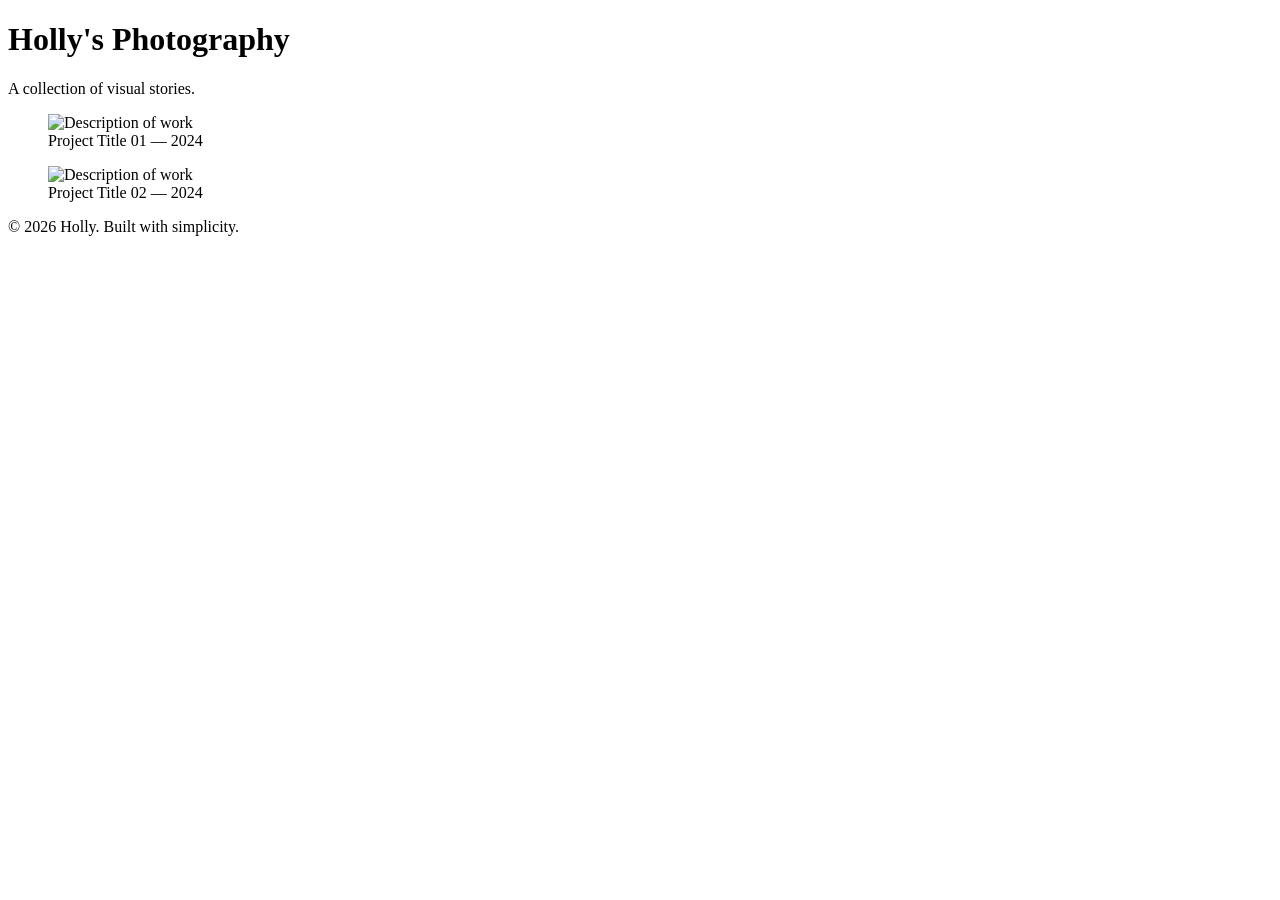
==== index.html @ f0c4800a "Add initial HTML structure for portfolio website" ====
<!DOCTYPE html>
<html lang="en">
<head>
    <meta charset="UTF-8">
    <meta name="viewport" content="width=device-width, initial-scale=1.0">
    <title>Holly's Photography | Portfolio</title>
    <link rel="stylesheet" href="style.css">
</head>
<body>

    <header>
        <h1>Holly's Photography</h1>
        <p>A collection of visual stories.</p>
    </header>

    <main class="gallery">
        <figure class="gallery-item">
            <img src="photo1.jpg" alt="Description of work">
            <figcaption>Project Title 01 — 2024</figcaption>
        </figure>

        <figure class="gallery-item">
            <img src="photo2.jpg" alt="Description of work">
            <figcaption>Project Title 02 — 2024</figcaption>
        </figure>

        </main>

    <footer>
        <p>&copy; 2026 Holly. Built with simplicity.</p>
    </footer>

</body>
</html>
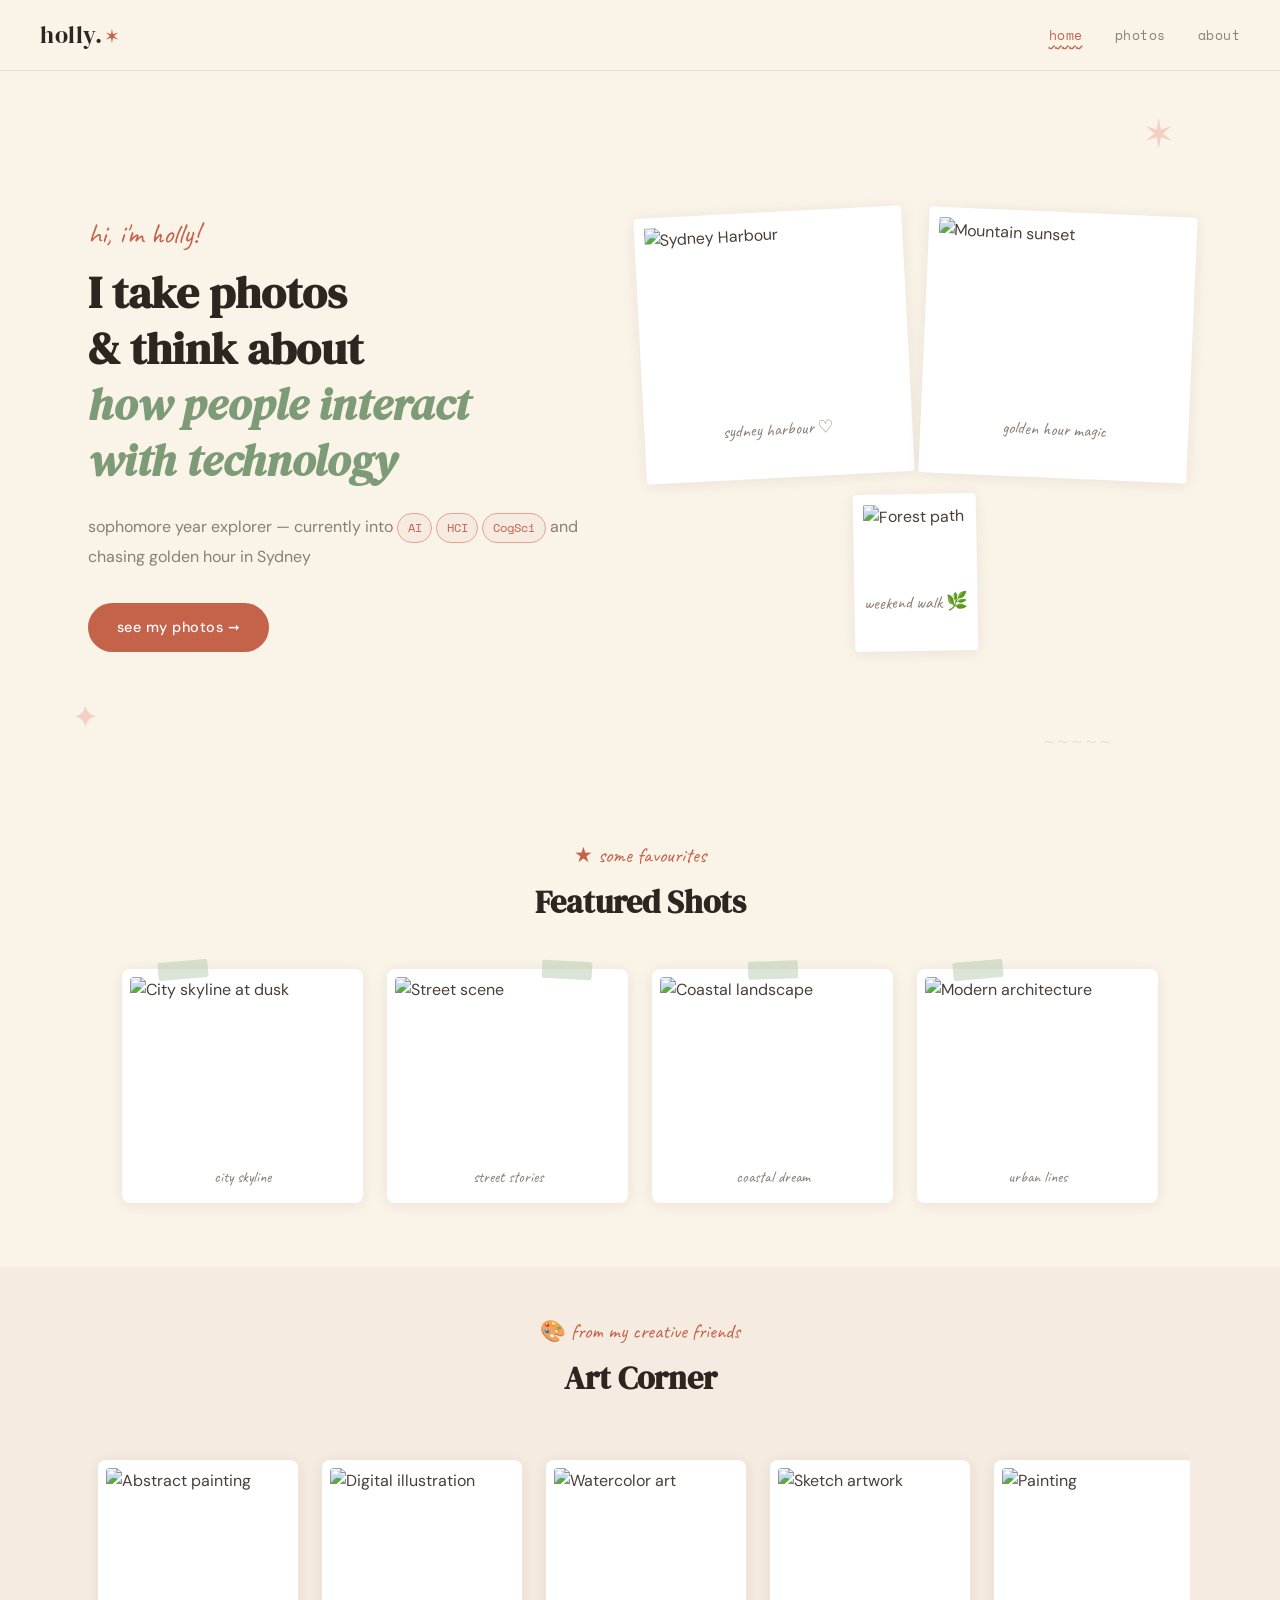
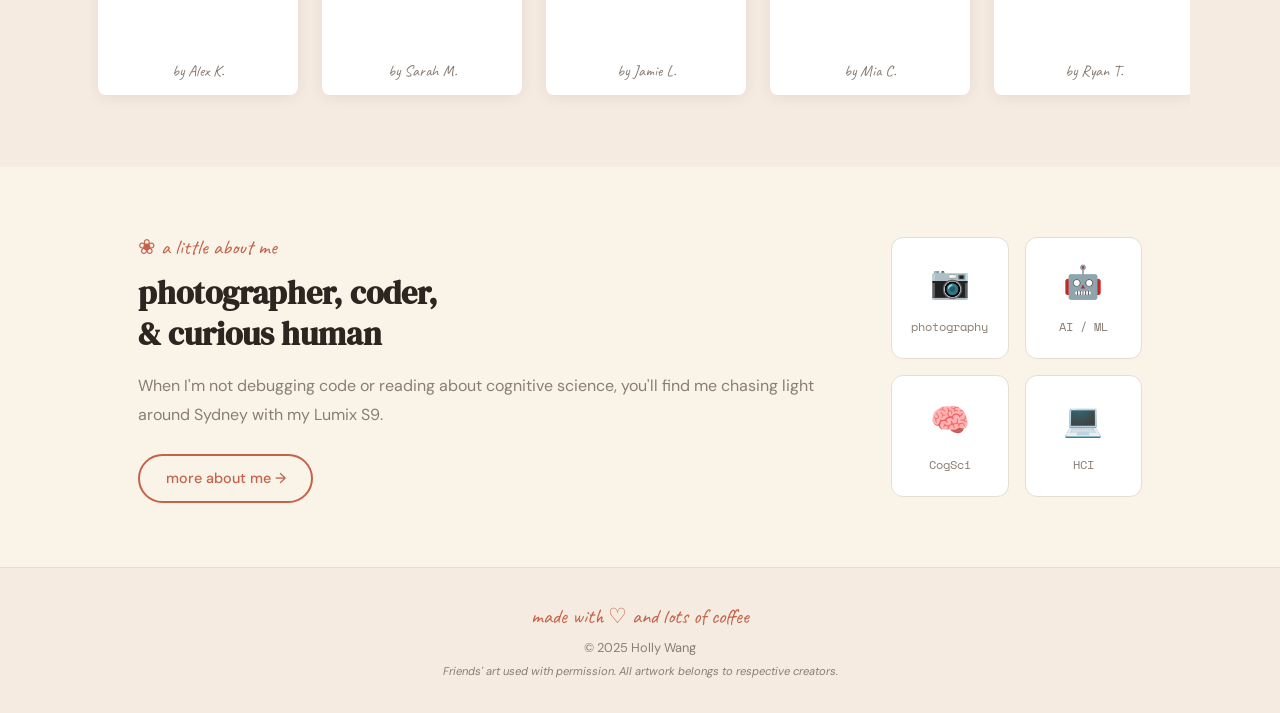
==== commit caaa4c8b: "Initial commit: Photography Portfolio website 3-page portfolio with retro creative scrapbook aesthet" ====
--- a/index.html
+++ b/index.html
@@ -3,32 +3,150 @@
 <head>
     <meta charset="UTF-8">
     <meta name="viewport" content="width=device-width, initial-scale=1.0">
-    <title>Holly's Photography | Portfolio</title>
-    <link rel="stylesheet" href="style.css">
+    <title>Holly Wang | Photography & Creative Things</title>
+    <link rel="stylesheet" href="styles.css">
+    <link rel="preconnect" href="https://fonts.googleapis.com">
+    <link rel="preconnect" href="https://fonts.gstatic.com" crossorigin>
+    <link href="https://fonts.googleapis.com/css2?family=DM+Serif+Display:ital@0;1&family=Caveat:wght@400;600&family=DM+Sans:wght@300;400;500;600&family=Space+Mono&display=swap" rel="stylesheet">
+    <script src="script.js" defer></script>
 </head>
 <body>
+    <!-- Navigation -->
+    <nav class="navbar">
+        <a href="index.html" class="nav-logo">holly.<span class="logo-star">&#10038;</span></a>
+        <button class="hamburger" aria-label="Toggle navigation">
+            <span></span>
+            <span></span>
+            <span></span>
+        </button>
+        <ul class="nav-links">
+            <li><a href="index.html" class="active">home</a></li>
+            <li><a href="gallery.html">photos</a></li>
+            <li><a href="about.html">about</a></li>
+        </ul>
+    </nav>
 
-    <header>
-        <h1>Holly's Photography</h1>
-        <p>A collection of visual stories.</p>
+    <!-- Hero Section -->
+    <header class="hero">
+        <div class="hero-content">
+            <span class="handwritten hero-greeting">hi, i'm holly!</span>
+            <h1>I take photos<br>& think about<br><em>how people interact<br>with technology</em></h1>
+            <p>sophomore year explorer &mdash; currently into <span class="tag-pill">AI</span> <span class="tag-pill">HCI</span> <span class="tag-pill">CogSci</span> and chasing golden hour in Sydney</p>
+            <a href="gallery.html" class="btn-primary">
+                see my photos &#10142;
+            </a>
+        </div>
+        <div class="hero-collage">
+            <div class="polaroid rotate-left">
+                <img src="https://images.unsplash.com/photo-1624138784614-87fd1b6528f8?w=400&h=350&fit=crop" alt="Sydney Harbour">
+                <span class="handwritten">sydney harbour &#9825;</span>
+            </div>
+            <div class="polaroid rotate-right">
+                <img src="https://images.unsplash.com/photo-1506905925346-21bda4d32df4?w=400&h=350&fit=crop" alt="Mountain sunset">
+                <span class="handwritten">golden hour magic</span>
+            </div>
+            <div class="polaroid rotate-slight">
+                <img src="https://images.unsplash.com/photo-1441974231531-c6227db76b6e?w=400&h=350&fit=crop" alt="Forest path">
+                <span class="handwritten">weekend walk &#127807;</span>
+            </div>
+        </div>
+        <!-- Decorative elements -->
+        <div class="deco deco-star-1 handwritten">&#10038;</div>
+        <div class="deco deco-star-2 handwritten">&#10022;</div>
+        <div class="deco deco-squiggle">~~~~~</div>
     </header>
 
-    <main class="gallery">
-        <figure class="gallery-item">
-            <img src="photo1.jpg" alt="Description of work">
-            <figcaption>Project Title 01 — 2024</figcaption>
-        </figure>
+    <!-- Featured Photos -->
+    <section class="featured">
+        <div class="section-header">
+            <span class="handwritten section-label">&#9733; some favourites</span>
+            <h2>Featured Shots</h2>
+        </div>
+        <div class="featured-grid">
+            <div class="photo-frame tape-left">
+                <img src="https://images.unsplash.com/photo-1470723710355-95304d8aece4?w=500&h=400&fit=crop" alt="City skyline at dusk">
+                <span class="frame-label">city skyline</span>
+            </div>
+            <div class="photo-frame tape-right">
+                <img src="https://images.unsplash.com/photo-1517736996303-4eec4a66bb17?w=500&h=400&fit=crop" alt="Street scene">
+                <span class="frame-label">street stories</span>
+            </div>
+            <div class="photo-frame tape-center">
+                <img src="https://images.unsplash.com/photo-1501785888041-af3ef285b470?w=500&h=400&fit=crop" alt="Coastal landscape">
+                <span class="frame-label">coastal dream</span>
+            </div>
+            <div class="photo-frame tape-left">
+                <img src="https://images.unsplash.com/photo-1487958449943-2429e8be8625?w=500&h=400&fit=crop" alt="Modern architecture">
+                <span class="frame-label">urban lines</span>
+            </div>
+        </div>
+    </section>
 
-        <figure class="gallery-item">
-            <img src="photo2.jpg" alt="Description of work">
-            <figcaption>Project Title 02 — 2024</figcaption>
-        </figure>
+    <!-- Friends' Art Decoration Strip -->
+    <section class="friends-art-strip">
+        <div class="section-header">
+            <span class="handwritten section-label">&#127912; from my creative friends</span>
+            <h2>Art Corner</h2>
+        </div>
+        <div class="art-scroll">
+            <div class="art-piece">
+                <img src="https://images.unsplash.com/photo-1579783902614-a3fb3927b6a5?w=300&h=300&fit=crop" alt="Abstract painting">
+                <span class="art-credit handwritten">by Alex K.</span>
+            </div>
+            <div class="art-piece">
+                <img src="https://images.unsplash.com/photo-1547891654-e66ed7ebb968?w=300&h=300&fit=crop" alt="Digital illustration">
+                <span class="art-credit handwritten">by Sarah M.</span>
+            </div>
+            <div class="art-piece">
+                <img src="https://images.unsplash.com/photo-1482160549825-59d1b23cb208?w=300&h=300&fit=crop" alt="Watercolor art">
+                <span class="art-credit handwritten">by Jamie L.</span>
+            </div>
+            <div class="art-piece">
+                <img src="https://images.unsplash.com/photo-1513364776144-60967b0f800f?w=300&h=300&fit=crop" alt="Sketch artwork">
+                <span class="art-credit handwritten">by Mia C.</span>
+            </div>
+            <div class="art-piece">
+                <img src="https://images.unsplash.com/photo-1460661419201-fd4cecdf8a8b?w=300&h=300&fit=crop" alt="Painting">
+                <span class="art-credit handwritten">by Ryan T.</span>
+            </div>
+        </div>
+    </section>
 
-        </main>
+    <!-- Fun About Teaser -->
+    <section class="about-teaser">
+        <div class="teaser-content">
+            <span class="handwritten">&#10048; a little about me</span>
+            <h2>photographer, coder,<br>& curious human</h2>
+            <p>When I'm not debugging code or reading about cognitive science, you'll find me chasing light around Sydney with my Lumix S9.</p>
+            <a href="about.html" class="btn-secondary">more about me &rarr;</a>
+        </div>
+        <div class="teaser-doodle">
+            <div class="doodle-card">
+                <span class="doodle-emoji">&#128247;</span>
+                <span>photography</span>
+            </div>
+            <div class="doodle-card">
+                <span class="doodle-emoji">&#129302;</span>
+                <span>AI / ML</span>
+            </div>
+            <div class="doodle-card">
+                <span class="doodle-emoji">&#129504;</span>
+                <span>CogSci</span>
+            </div>
+            <div class="doodle-card">
+                <span class="doodle-emoji">&#128187;</span>
+                <span>HCI</span>
+            </div>
+        </div>
+    </section>
 
-    <footer>
-        <p>&copy; 2026 Holly. Built with simplicity.</p>
+    <!-- Footer -->
+    <footer class="footer">
+        <div class="footer-content">
+            <span class="handwritten footer-msg">made with &#9825; and lots of coffee</span>
+            <p>&copy; 2025 Holly Wang</p>
+            <p class="footer-credit">Friends' art used with permission. All artwork belongs to respective creators.</p>
+        </div>
     </footer>
-
 </body>
 </html>
--- a/styles.css
+++ b/styles.css
@@ -0,0 +1,1116 @@
+/* ===== CSS Custom Properties ===== */
+:root {
+    --bg-cream: #faf3e8;
+    --bg-warm: #f5ebe0;
+    --bg-card: #ffffff;
+    --terracotta: #c4624a;
+    --terracotta-light: #e8a090;
+    --sage: #7d9b76;
+    --sage-light: #b5c9b0;
+    --warm-orange: #e89b5e;
+    --soft-brown: #8b6f5e;
+    --text-dark: #2d2620;
+    --text-body: #4a3f36;
+    --text-muted: #8a7e74;
+    --border-light: #e6ddd3;
+    --shadow-soft: 0 2px 15px rgba(45, 38, 32, 0.08);
+    --shadow-hover: 0 8px 30px rgba(45, 38, 32, 0.12);
+    --font-heading: 'DM Serif Display', Georgia, serif;
+    --font-handwritten: 'Caveat', cursive;
+    --font-body: 'DM Sans', -apple-system, sans-serif;
+    --font-mono: 'Space Mono', monospace;
+    --radius: 12px;
+    --radius-sm: 8px;
+}
+
+/* ===== Reset & Base ===== */
+*,
+*::before,
+*::after {
+    margin: 0;
+    padding: 0;
+    box-sizing: border-box;
+}
+
+html {
+    scroll-behavior: smooth;
+}
+
+body {
+    font-family: var(--font-body);
+    background-color: var(--bg-cream);
+    color: var(--text-body);
+    line-height: 1.6;
+    min-height: 100vh;
+    display: flex;
+    flex-direction: column;
+    overflow-x: hidden;
+}
+
+img {
+    max-width: 100%;
+    display: block;
+}
+
+a {
+    text-decoration: none;
+    color: inherit;
+}
+
+ul {
+    list-style: none;
+}
+
+/* ===== Utility Classes ===== */
+.handwritten {
+    font-family: var(--font-handwritten);
+}
+
+/* ===== Navigation ===== */
+.navbar {
+    display: flex;
+    justify-content: space-between;
+    align-items: center;
+    padding: 1rem 2.5rem;
+    background: var(--bg-cream);
+    border-bottom: 1px solid var(--border-light);
+    position: sticky;
+    top: 0;
+    z-index: 100;
+}
+
+.nav-logo {
+    font-family: var(--font-heading);
+    font-size: 1.5rem;
+    color: var(--text-dark);
+    letter-spacing: 0.5px;
+}
+
+.logo-star {
+    color: var(--terracotta);
+    font-size: 1.2rem;
+    margin-left: 2px;
+}
+
+.nav-links {
+    display: flex;
+    gap: 2rem;
+}
+
+.nav-links a {
+    font-family: var(--font-mono);
+    font-size: 0.8rem;
+    color: var(--text-muted);
+    transition: color 0.3s ease;
+    letter-spacing: 0.5px;
+}
+
+.nav-links a:hover,
+.nav-links a.active {
+    color: var(--terracotta);
+}
+
+.nav-links a.active {
+    text-decoration: underline;
+    text-decoration-style: wavy;
+    text-underline-offset: 4px;
+    text-decoration-color: var(--terracotta);
+}
+
+/* Hamburger */
+.hamburger {
+    display: none;
+    flex-direction: column;
+    gap: 5px;
+    background: none;
+    border: none;
+    cursor: pointer;
+    padding: 4px;
+    z-index: 101;
+}
+
+.hamburger span {
+    display: block;
+    width: 24px;
+    height: 2px;
+    background-color: var(--text-dark);
+    transition: transform 0.3s ease, opacity 0.3s ease;
+    border-radius: 2px;
+}
+
+.hamburger.open span:nth-child(1) {
+    transform: rotate(45deg) translate(5px, 5px);
+}
+
+.hamburger.open span:nth-child(2) {
+    opacity: 0;
+}
+
+.hamburger.open span:nth-child(3) {
+    transform: rotate(-45deg) translate(5px, -5px);
+}
+
+/* ===== Hero Section ===== */
+.hero {
+    display: flex;
+    align-items: center;
+    gap: 2rem;
+    padding: 4rem 3rem;
+    max-width: 1200px;
+    margin: 0 auto;
+    width: 100%;
+    position: relative;
+    min-height: 80vh;
+}
+
+.hero-content {
+    flex: 1;
+    max-width: 520px;
+}
+
+.hero-greeting {
+    font-size: 1.8rem;
+    color: var(--terracotta);
+    display: block;
+    margin-bottom: 0.5rem;
+}
+
+.hero-content h1 {
+    font-family: var(--font-heading);
+    font-size: 2.8rem;
+    color: var(--text-dark);
+    line-height: 1.25;
+    margin-bottom: 1.5rem;
+}
+
+.hero-content h1 em {
+    font-style: italic;
+    color: var(--sage);
+}
+
+.hero-content p {
+    font-size: 1rem;
+    color: var(--text-muted);
+    line-height: 1.8;
+    margin-bottom: 2rem;
+}
+
+.tag-pill {
+    display: inline-block;
+    background: var(--bg-warm);
+    color: var(--terracotta);
+    font-family: var(--font-mono);
+    font-size: 0.75rem;
+    padding: 0.2rem 0.6rem;
+    border-radius: 20px;
+    border: 1px solid var(--terracotta-light);
+}
+
+.hero-collage {
+    flex: 1;
+    display: grid;
+    grid-template-columns: 1fr 1fr;
+    gap: 1rem;
+    position: relative;
+}
+
+.hero-collage .polaroid:last-child {
+    grid-column: span 2;
+    max-width: 280px;
+    justify-self: center;
+}
+
+/* Decorative elements */
+.deco {
+    position: absolute;
+    color: var(--terracotta-light);
+    font-size: 2rem;
+    opacity: 0.4;
+    user-select: none;
+}
+
+.deco-star-1 { top: 2rem; right: 4rem; font-size: 2.5rem; animation: float 4s ease-in-out infinite; }
+.deco-star-2 { bottom: 3rem; left: 2rem; font-size: 2rem; animation: float 5s ease-in-out infinite reverse; }
+.deco-squiggle {
+    bottom: 2rem;
+    right: 8rem;
+    font-family: var(--font-handwritten);
+    font-size: 1.5rem;
+    color: var(--sage-light);
+    letter-spacing: 3px;
+}
+
+@keyframes float {
+    0%, 100% { transform: translateY(0) rotate(0deg); }
+    50% { transform: translateY(-10px) rotate(5deg); }
+}
+
+/* ===== Polaroid Style ===== */
+.polaroid {
+    background: var(--bg-card);
+    padding: 0.6rem 0.6rem 2.2rem;
+    box-shadow: var(--shadow-soft);
+    border-radius: 4px;
+    transition: transform 0.3s ease, box-shadow 0.3s ease;
+}
+
+.polaroid:hover {
+    box-shadow: var(--shadow-hover);
+    transform: rotate(0deg) scale(1.03) !important;
+}
+
+.polaroid img {
+    width: 100%;
+    aspect-ratio: 4 / 3;
+    object-fit: cover;
+    border-radius: 2px;
+}
+
+.polaroid .handwritten {
+    display: block;
+    text-align: center;
+    margin-top: 0.4rem;
+    font-size: 1.1rem;
+    color: var(--text-muted);
+}
+
+.rotate-left { transform: rotate(-3deg); }
+.rotate-right { transform: rotate(2.5deg); }
+.rotate-slight { transform: rotate(-1deg); }
+
+/* ===== Buttons ===== */
+.btn-primary {
+    display: inline-block;
+    padding: 0.8rem 1.8rem;
+    background: var(--terracotta);
+    color: white;
+    font-family: var(--font-body);
+    font-size: 0.9rem;
+    font-weight: 500;
+    border: none;
+    border-radius: 30px;
+    cursor: pointer;
+    transition: all 0.3s ease;
+    letter-spacing: 0.5px;
+}
+
+.btn-primary:hover {
+    background: #b55540;
+    transform: translateY(-2px);
+    box-shadow: 0 4px 15px rgba(196, 98, 74, 0.3);
+}
+
+.btn-secondary {
+    display: inline-block;
+    padding: 0.7rem 1.6rem;
+    border: 2px solid var(--terracotta);
+    color: var(--terracotta);
+    font-family: var(--font-body);
+    font-size: 0.9rem;
+    font-weight: 500;
+    border-radius: 30px;
+    transition: all 0.3s ease;
+}
+
+.btn-secondary:hover {
+    background: var(--terracotta);
+    color: white;
+    transform: translateY(-2px);
+}
+
+/* ===== Section Header ===== */
+.section-header {
+    text-align: center;
+    margin-bottom: 2.5rem;
+}
+
+.section-label {
+    font-size: 1.3rem;
+    color: var(--terracotta);
+    display: block;
+    margin-bottom: 0.3rem;
+}
+
+.section-header h2 {
+    font-family: var(--font-heading);
+    font-size: 2rem;
+    color: var(--text-dark);
+    margin-bottom: 0.5rem;
+}
+
+.section-header p {
+    color: var(--text-muted);
+    max-width: 450px;
+    margin: 0 auto;
+    font-size: 0.95rem;
+}
+
+/* ===== Page Header ===== */
+.page-header {
+    text-align: center;
+    padding: 3rem 2rem 1.5rem;
+}
+
+.page-header h1 {
+    font-family: var(--font-heading);
+    font-size: 2.5rem;
+    color: var(--text-dark);
+    margin-bottom: 0.5rem;
+}
+
+.page-header p {
+    color: var(--text-muted);
+    font-size: 0.95rem;
+}
+
+/* ===== Featured Section ===== */
+.featured {
+    padding: 3rem 2rem 4rem;
+    max-width: 1100px;
+    margin: 0 auto;
+    width: 100%;
+}
+
+.featured-grid {
+    display: grid;
+    grid-template-columns: repeat(4, 1fr);
+    gap: 1.5rem;
+}
+
+.photo-frame {
+    background: var(--bg-card);
+    padding: 0.5rem;
+    border-radius: var(--radius-sm);
+    box-shadow: var(--shadow-soft);
+    transition: transform 0.3s ease, box-shadow 0.3s ease;
+    position: relative;
+    cursor: pointer;
+}
+
+.photo-frame:hover {
+    transform: translateY(-5px) rotate(0deg);
+    box-shadow: var(--shadow-hover);
+}
+
+.photo-frame img {
+    width: 100%;
+    aspect-ratio: 5 / 4;
+    object-fit: cover;
+    border-radius: 4px;
+}
+
+.frame-label {
+    display: block;
+    font-family: var(--font-handwritten);
+    text-align: center;
+    padding: 0.5rem 0 0.3rem;
+    font-size: 1rem;
+    color: var(--text-muted);
+}
+
+/* Washi tape effect */
+.photo-frame::before {
+    content: '';
+    position: absolute;
+    width: 50px;
+    height: 18px;
+    background: var(--sage-light);
+    opacity: 0.5;
+    border-radius: 2px;
+    z-index: 2;
+}
+
+.tape-left::before { top: -8px; left: 15%; transform: rotate(-5deg); }
+.tape-right::before { top: -8px; right: 15%; left: auto; transform: rotate(3deg); }
+.tape-center::before { top: -8px; left: 50%; transform: translateX(-50%) rotate(-2deg); }
+
+/* ===== Friends' Art Strip ===== */
+.friends-art-strip {
+    padding: 3rem 2rem;
+    background: var(--bg-warm);
+}
+
+.art-scroll {
+    display: flex;
+    gap: 1.5rem;
+    overflow-x: auto;
+    padding: 1rem 0.5rem 1.5rem;
+    max-width: 1100px;
+    margin: 0 auto;
+    scrollbar-width: thin;
+    scrollbar-color: var(--terracotta-light) transparent;
+}
+
+.art-scroll::-webkit-scrollbar {
+    height: 6px;
+}
+
+.art-scroll::-webkit-scrollbar-thumb {
+    background: var(--terracotta-light);
+    border-radius: 3px;
+}
+
+.art-piece {
+    flex-shrink: 0;
+    width: 200px;
+    background: var(--bg-card);
+    padding: 0.5rem;
+    border-radius: var(--radius-sm);
+    box-shadow: var(--shadow-soft);
+    transition: transform 0.3s ease;
+}
+
+.art-piece:hover {
+    transform: rotate(-2deg) scale(1.05);
+}
+
+.art-piece:nth-child(even):hover {
+    transform: rotate(2deg) scale(1.05);
+}
+
+.art-piece img {
+    width: 100%;
+    aspect-ratio: 1;
+    object-fit: cover;
+    border-radius: 4px;
+}
+
+.art-credit {
+    display: block;
+    text-align: center;
+    padding: 0.4rem 0 0.2rem;
+    font-size: 1rem;
+    color: var(--text-muted);
+}
+
+/* ===== About Teaser ===== */
+.about-teaser {
+    display: flex;
+    align-items: center;
+    gap: 3rem;
+    padding: 4rem 3rem;
+    max-width: 1100px;
+    margin: 0 auto;
+    width: 100%;
+}
+
+.teaser-content {
+    flex: 1;
+}
+
+.teaser-content .handwritten {
+    font-size: 1.3rem;
+    color: var(--terracotta);
+    display: block;
+    margin-bottom: 0.5rem;
+}
+
+.teaser-content h2 {
+    font-family: var(--font-heading);
+    font-size: 2rem;
+    color: var(--text-dark);
+    line-height: 1.3;
+    margin-bottom: 1rem;
+}
+
+.teaser-content p {
+    color: var(--text-muted);
+    margin-bottom: 1.5rem;
+    line-height: 1.8;
+}
+
+.teaser-doodle {
+    display: grid;
+    grid-template-columns: 1fr 1fr;
+    gap: 1rem;
+}
+
+.doodle-card {
+    background: var(--bg-card);
+    border: 1px solid var(--border-light);
+    border-radius: var(--radius);
+    padding: 1.2rem;
+    text-align: center;
+    transition: all 0.3s ease;
+    cursor: default;
+}
+
+.doodle-card:hover {
+    transform: translateY(-3px) rotate(-1deg);
+    box-shadow: var(--shadow-hover);
+    border-color: var(--terracotta-light);
+}
+
+.doodle-emoji {
+    display: block;
+    font-size: 2rem;
+    margin-bottom: 0.3rem;
+}
+
+.doodle-card span:last-child {
+    font-family: var(--font-mono);
+    font-size: 0.75rem;
+    color: var(--text-muted);
+}
+
+/* ===== Gallery Section ===== */
+.gallery-section {
+    padding: 1rem 2rem 4rem;
+    max-width: 1100px;
+    margin: 0 auto;
+    width: 100%;
+}
+
+/* Filter Buttons */
+.filter-buttons {
+    display: flex;
+    justify-content: center;
+    flex-wrap: wrap;
+    gap: 0.5rem;
+    margin-bottom: 2.5rem;
+}
+
+.filter-btn {
+    padding: 0.5rem 1.2rem;
+    border: 1px solid var(--border-light);
+    background: var(--bg-card);
+    color: var(--text-muted);
+    font-family: var(--font-body);
+    font-size: 0.82rem;
+    cursor: pointer;
+    border-radius: 24px;
+    transition: all 0.3s ease;
+}
+
+.filter-btn:hover {
+    border-color: var(--terracotta-light);
+    color: var(--terracotta);
+    background: #fdf0ec;
+}
+
+.filter-btn.active {
+    background: var(--terracotta);
+    border-color: var(--terracotta);
+    color: white;
+}
+
+/* Photo Grid */
+.photo-grid {
+    display: grid;
+    grid-template-columns: repeat(3, 1fr);
+    gap: 1.5rem;
+}
+
+.photo-card {
+    transition: transform 0.4s ease, opacity 0.4s ease;
+}
+
+.photo-card.hidden {
+    display: none;
+}
+
+.polaroid-card {
+    background: var(--bg-card);
+    padding: 0.5rem 0.5rem 0;
+    border-radius: var(--radius-sm);
+    box-shadow: var(--shadow-soft);
+    transition: transform 0.3s ease, box-shadow 0.3s ease;
+    cursor: pointer;
+    overflow: hidden;
+}
+
+.polaroid-card:hover {
+    transform: translateY(-5px);
+    box-shadow: var(--shadow-hover);
+}
+
+.polaroid-card img {
+    width: 100%;
+    aspect-ratio: 5 / 4;
+    object-fit: cover;
+    border-radius: 4px;
+    transition: transform 0.4s ease;
+}
+
+.polaroid-card:hover img {
+    transform: scale(1.03);
+}
+
+.polaroid-bottom {
+    display: flex;
+    justify-content: space-between;
+    align-items: center;
+    padding: 0.6rem 0.3rem;
+}
+
+.polaroid-bottom .handwritten {
+    font-size: 1.1rem;
+    color: var(--text-body);
+}
+
+.photo-tag {
+    font-family: var(--font-mono);
+    font-size: 0.65rem;
+    color: var(--text-muted);
+    background: var(--bg-warm);
+    padding: 0.15rem 0.5rem;
+    border-radius: 10px;
+    text-transform: lowercase;
+}
+
+/* ===== Lightbox ===== */
+.lightbox {
+    display: none;
+    position: fixed;
+    top: 0;
+    left: 0;
+    width: 100%;
+    height: 100%;
+    background-color: rgba(45, 38, 32, 0.92);
+    z-index: 1000;
+    align-items: center;
+    justify-content: center;
+    padding: 2rem;
+}
+
+.lightbox.active {
+    display: flex;
+    animation: fadeIn 0.3s ease;
+}
+
+@keyframes fadeIn {
+    from { opacity: 0; }
+    to { opacity: 1; }
+}
+
+.lightbox-img {
+    max-width: 85%;
+    max-height: 85vh;
+    object-fit: contain;
+    border-radius: var(--radius);
+    background: var(--bg-card);
+    padding: 0.5rem;
+    box-shadow: 0 20px 60px rgba(0, 0, 0, 0.3);
+    animation: popIn 0.3s ease;
+}
+
+@keyframes popIn {
+    from { transform: scale(0.9); opacity: 0; }
+    to { transform: scale(1); opacity: 1; }
+}
+
+.lightbox-close {
+    position: absolute;
+    top: 1.5rem;
+    right: 2rem;
+    font-size: 2rem;
+    color: var(--bg-cream);
+    background: none;
+    border: none;
+    cursor: pointer;
+    transition: transform 0.3s ease;
+    width: 44px;
+    height: 44px;
+    display: flex;
+    align-items: center;
+    justify-content: center;
+}
+
+.lightbox-close:hover {
+    transform: rotate(90deg);
+}
+
+.lightbox-prev,
+.lightbox-next {
+    position: absolute;
+    top: 50%;
+    transform: translateY(-50%);
+    font-size: 2.5rem;
+    color: var(--bg-cream);
+    background: rgba(255, 255, 255, 0.1);
+    border: none;
+    border-radius: 50%;
+    width: 48px;
+    height: 48px;
+    display: flex;
+    align-items: center;
+    justify-content: center;
+    cursor: pointer;
+    transition: all 0.3s ease;
+    line-height: 1;
+}
+
+.lightbox-prev { left: 1.5rem; }
+.lightbox-next { right: 1.5rem; }
+
+.lightbox-prev:hover,
+.lightbox-next:hover {
+    background: rgba(255, 255, 255, 0.2);
+}
+
+.lightbox-caption {
+    position: absolute;
+    bottom: 2rem;
+    left: 50%;
+    transform: translateX(-50%);
+    font-family: var(--font-handwritten);
+    font-size: 1.3rem;
+    color: var(--bg-cream);
+}
+
+/* ===== About Section ===== */
+.about-section {
+    padding: 1rem 2rem 3rem;
+    max-width: 950px;
+    margin: 0 auto;
+    width: 100%;
+}
+
+.about-content {
+    display: flex;
+    gap: 3.5rem;
+    align-items: flex-start;
+}
+
+.about-image-wrapper {
+    flex-shrink: 0;
+}
+
+.about-polaroid {
+    width: 260px;
+}
+
+.about-polaroid img {
+    aspect-ratio: 3 / 4;
+}
+
+.about-text h2 {
+    font-family: var(--font-heading);
+    font-size: 2rem;
+    color: var(--text-dark);
+    margin-bottom: 0.2rem;
+}
+
+.about-tagline {
+    font-size: 1.2rem;
+    color: var(--terracotta);
+    margin-bottom: 1rem !important;
+}
+
+.about-text p {
+    color: var(--text-body);
+    margin-bottom: 0.8rem;
+    line-height: 1.8;
+    font-size: 0.95rem;
+}
+
+/* Interest Grid */
+.interests-grid {
+    display: grid;
+    grid-template-columns: 1fr 1fr;
+    gap: 0.6rem;
+    margin: 1.5rem 0;
+}
+
+.interest-item {
+    display: flex;
+    align-items: center;
+    gap: 0.6rem;
+    padding: 0.5rem 0.8rem;
+    background: var(--bg-warm);
+    border-radius: var(--radius-sm);
+    font-size: 0.85rem;
+    color: var(--text-body);
+    transition: transform 0.2s ease;
+}
+
+.interest-item:hover {
+    transform: scale(1.03);
+}
+
+.interest-emoji {
+    font-size: 1.3rem;
+}
+
+/* Gear Section */
+.gear-section {
+    margin-top: 1.5rem;
+    padding-top: 1.5rem;
+    border-top: 1px dashed var(--border-light);
+}
+
+.gear-section h3 .handwritten {
+    font-size: 1.3rem;
+    color: var(--text-dark);
+}
+
+.gear-chips {
+    display: flex;
+    flex-wrap: wrap;
+    gap: 0.5rem;
+    margin-top: 0.8rem;
+}
+
+.gear-chip {
+    font-family: var(--font-mono);
+    font-size: 0.75rem;
+    background: var(--bg-warm);
+    color: var(--soft-brown);
+    padding: 0.3rem 0.8rem;
+    border-radius: 20px;
+    border: 1px solid var(--border-light);
+}
+
+/* ===== Contact Section ===== */
+.contact-section {
+    padding: 2rem 2rem 4rem;
+    max-width: 650px;
+    margin: 0 auto;
+    width: 100%;
+}
+
+.contact-card {
+    background: var(--bg-card);
+    border: 1px solid var(--border-light);
+    border-radius: var(--radius);
+    padding: 2rem;
+    box-shadow: var(--shadow-soft);
+}
+
+.contact-form {
+    display: flex;
+    flex-direction: column;
+    gap: 1.2rem;
+}
+
+.form-row {
+    display: grid;
+    grid-template-columns: 1fr 1fr;
+    gap: 1rem;
+}
+
+.form-group {
+    display: flex;
+    flex-direction: column;
+    gap: 0.3rem;
+}
+
+.form-group label {
+    font-family: var(--font-handwritten);
+    font-size: 1.1rem;
+    color: var(--text-body);
+}
+
+.form-group input,
+.form-group textarea {
+    padding: 0.75rem 1rem;
+    background-color: var(--bg-cream);
+    border: 1.5px solid var(--border-light);
+    color: var(--text-dark);
+    font-family: var(--font-body);
+    font-size: 0.9rem;
+    border-radius: var(--radius-sm);
+    transition: border-color 0.3s ease, box-shadow 0.3s ease;
+}
+
+.form-group input:focus,
+.form-group textarea:focus {
+    outline: none;
+    border-color: var(--terracotta);
+    box-shadow: 0 0 0 3px rgba(196, 98, 74, 0.1);
+}
+
+.form-group input.invalid,
+.form-group textarea.invalid {
+    border-color: #e74c3c;
+    box-shadow: 0 0 0 3px rgba(231, 76, 60, 0.1);
+}
+
+.form-group input::placeholder,
+.form-group textarea::placeholder {
+    color: #c0b5a8;
+}
+
+.error-message {
+    font-size: 0.78rem;
+    color: #e74c3c;
+    min-height: 1.1em;
+}
+
+.submit-btn {
+    align-self: flex-start;
+}
+
+/* ===== Footer ===== */
+.footer {
+    margin-top: auto;
+    padding: 2rem;
+    background: var(--bg-warm);
+    border-top: 1px solid var(--border-light);
+}
+
+.footer-content {
+    text-align: center;
+}
+
+.footer-msg {
+    font-size: 1.3rem;
+    color: var(--terracotta);
+    display: block;
+    margin-bottom: 0.3rem;
+}
+
+.footer p {
+    font-size: 0.8rem;
+    color: var(--text-muted);
+}
+
+.footer-credit {
+    font-size: 0.7rem !important;
+    margin-top: 0.3rem;
+    font-style: italic;
+}
+
+/* ===== Scroll Animations ===== */
+.animate-on-scroll {
+    opacity: 0;
+    transform: translateY(25px);
+    transition: opacity 0.7s ease, transform 0.7s ease;
+}
+
+.animate-on-scroll.visible {
+    opacity: 1;
+    transform: translateY(0);
+}
+
+/* ===== Responsive Design ===== */
+@media (max-width: 768px) {
+    .hamburger {
+        display: flex;
+    }
+
+    .nav-links {
+        display: none;
+        position: absolute;
+        top: 100%;
+        left: 0;
+        right: 0;
+        flex-direction: column;
+        background: var(--bg-cream);
+        padding: 1rem 2.5rem 1.5rem;
+        gap: 1rem;
+        border-bottom: 1px solid var(--border-light);
+    }
+
+    .nav-links.open {
+        display: flex;
+    }
+
+    /* Hero */
+    .hero {
+        flex-direction: column;
+        padding: 2.5rem 1.5rem;
+        min-height: auto;
+    }
+
+    .hero-content h1 {
+        font-size: 2rem;
+    }
+
+    .hero-collage {
+        width: 100%;
+        max-width: 400px;
+    }
+
+    .deco { display: none; }
+
+    /* Featured */
+    .featured-grid {
+        grid-template-columns: 1fr 1fr;
+    }
+
+    /* Gallery */
+    .photo-grid {
+        grid-template-columns: repeat(2, 1fr);
+        gap: 1rem;
+    }
+
+    /* About */
+    .about-content {
+        flex-direction: column;
+        align-items: center;
+    }
+
+    .about-polaroid {
+        width: 200px;
+    }
+
+    .about-text {
+        text-align: center;
+    }
+
+    .interests-grid {
+        grid-template-columns: 1fr;
+    }
+
+    .gear-chips {
+        justify-content: center;
+    }
+
+    .gear-section {
+        text-align: center;
+    }
+
+    /* About Teaser */
+    .about-teaser {
+        flex-direction: column;
+        padding: 3rem 1.5rem;
+        text-align: center;
+    }
+
+    .teaser-doodle {
+        width: 100%;
+        max-width: 300px;
+        margin: 0 auto;
+    }
+
+    /* Contact */
+    .form-row {
+        grid-template-columns: 1fr;
+    }
+
+    .contact-card {
+        padding: 1.5rem;
+    }
+}
+
+@media (max-width: 480px) {
+    .featured-grid {
+        grid-template-columns: 1fr;
+    }
+
+    .photo-grid {
+        grid-template-columns: 1fr;
+    }
+
+    .hero-content h1 {
+        font-size: 1.7rem;
+    }
+
+    .hero-collage {
+        grid-template-columns: 1fr;
+    }
+
+    .hero-collage .polaroid:last-child {
+        grid-column: span 1;
+        max-width: none;
+    }
+
+    .page-header h1 {
+        font-size: 2rem;
+    }
+
+    .teaser-doodle {
+        grid-template-columns: 1fr 1fr;
+    }
+}
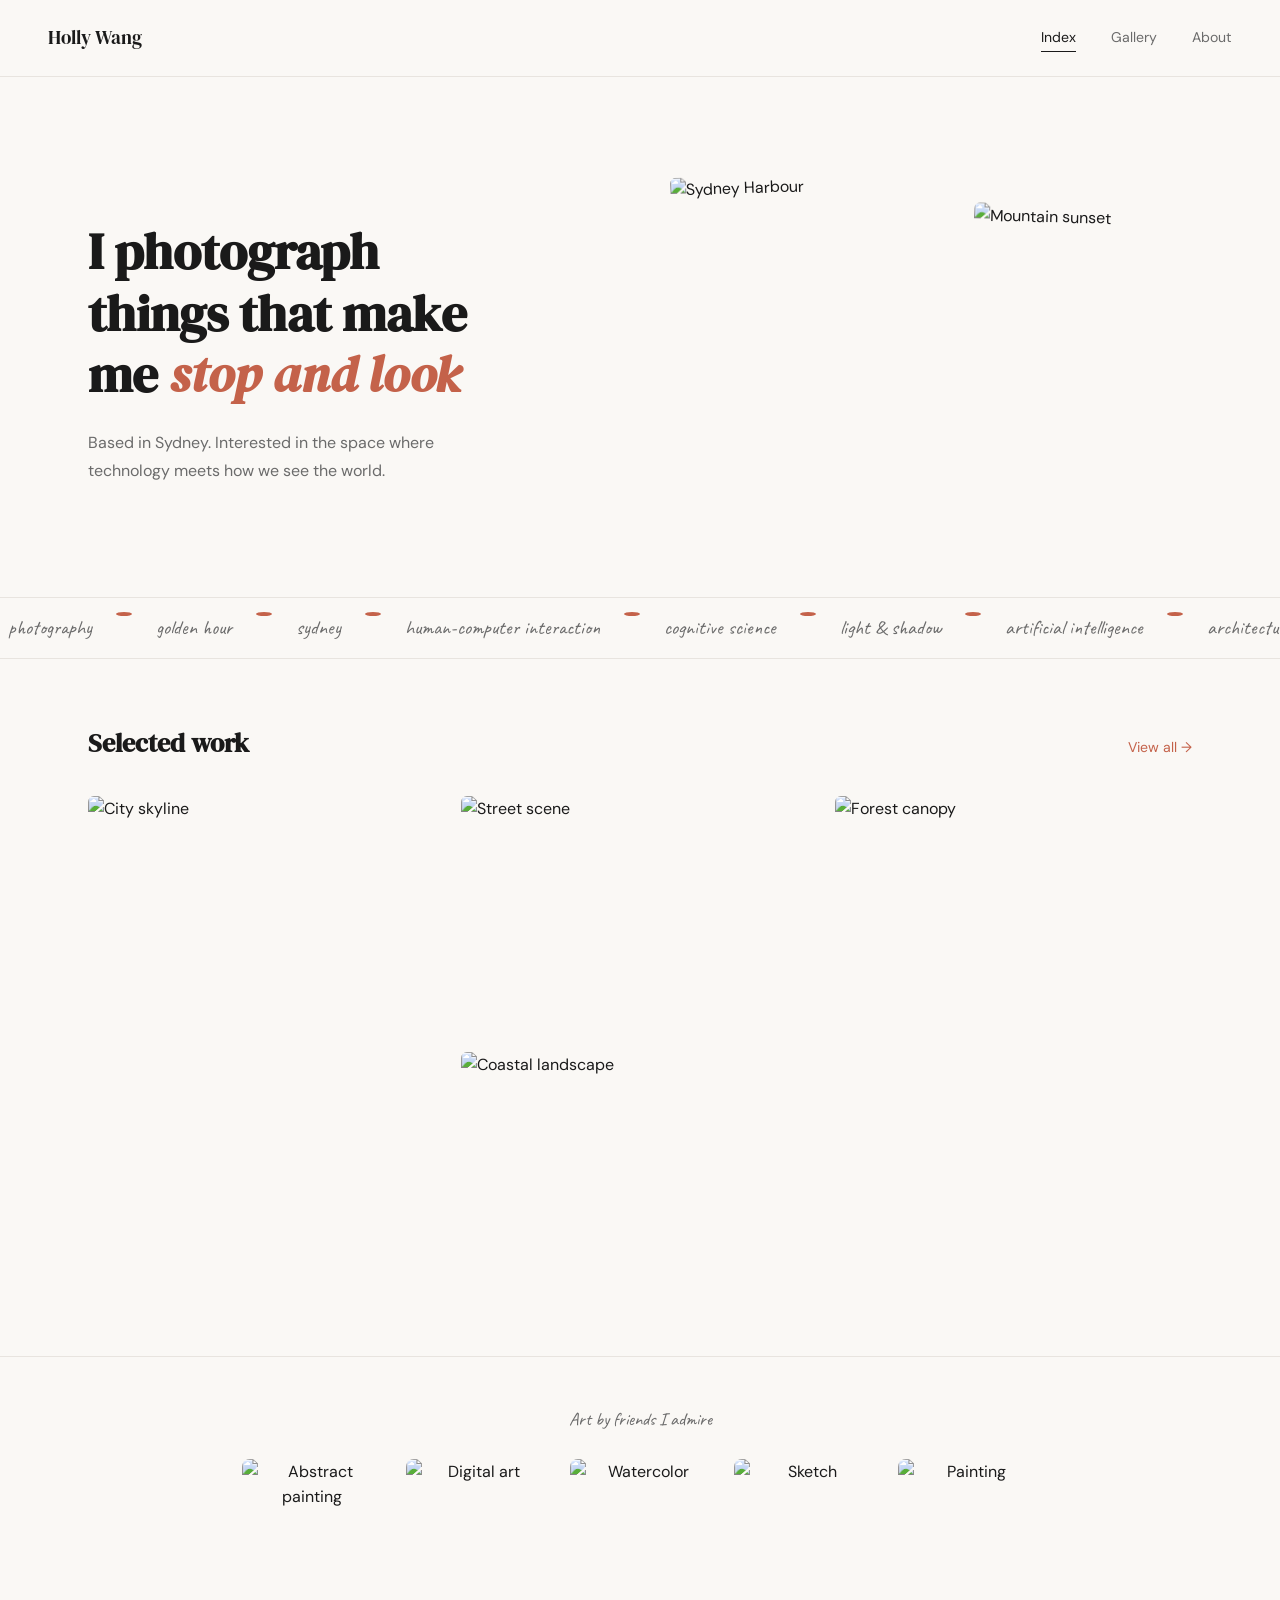
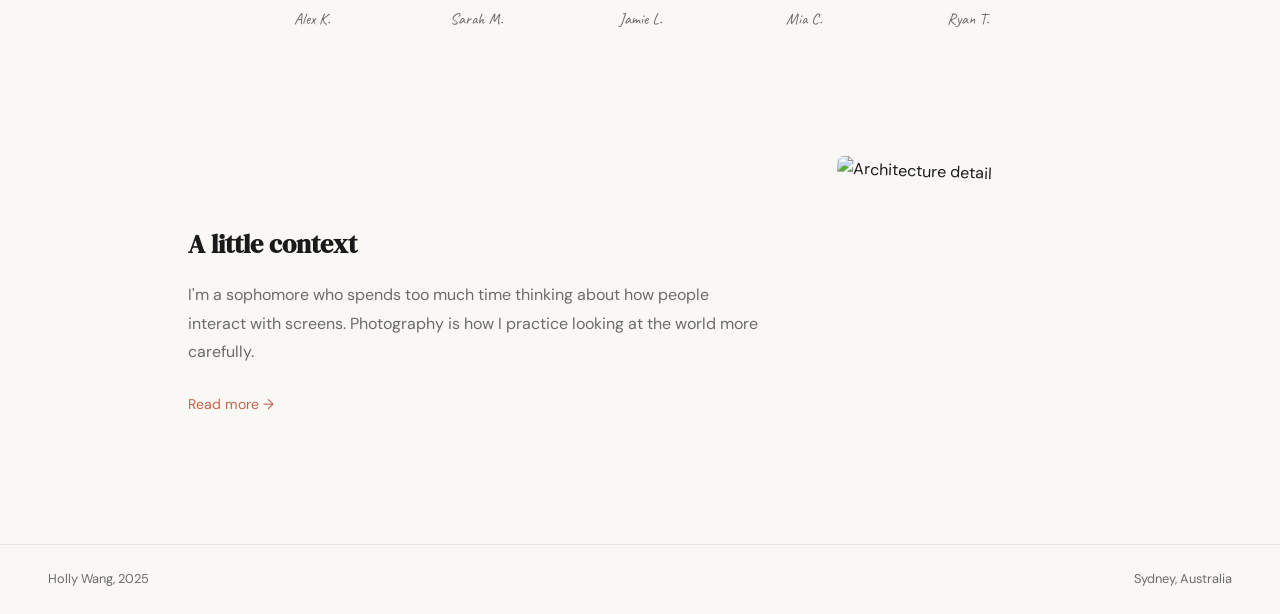
==== commit fb6e3c58: "Redesign: clean editorial style inspired by handmade portfolio sites Replaced the template-heavy des" ====
--- a/index.html
+++ b/index.html
@@ -3,150 +3,135 @@
 <head>
     <meta charset="UTF-8">
     <meta name="viewport" content="width=device-width, initial-scale=1.0">
-    <title>Holly Wang | Photography & Creative Things</title>
+    <title>Holly Wang</title>
     <link rel="stylesheet" href="styles.css">
     <link rel="preconnect" href="https://fonts.googleapis.com">
     <link rel="preconnect" href="https://fonts.gstatic.com" crossorigin>
-    <link href="https://fonts.googleapis.com/css2?family=DM+Serif+Display:ital@0;1&family=Caveat:wght@400;600&family=DM+Sans:wght@300;400;500;600&family=Space+Mono&display=swap" rel="stylesheet">
+    <link href="https://fonts.googleapis.com/css2?family=DM+Serif+Display:ital@0;1&family=DM+Sans:ital,wght@0,300;0,400;0,500;1,400&family=Caveat:wght@400;600&display=swap" rel="stylesheet">
     <script src="script.js" defer></script>
 </head>
 <body>
-    <!-- Navigation -->
-    <nav class="navbar">
-        <a href="index.html" class="nav-logo">holly.<span class="logo-star">&#10038;</span></a>
-        <button class="hamburger" aria-label="Toggle navigation">
-            <span></span>
-            <span></span>
-            <span></span>
+    <nav class="nav">
+        <a href="index.html" class="nav-name">Holly Wang</a>
+        <button class="hamburger" aria-label="Toggle menu">
+            <span></span><span></span>
         </button>
-        <ul class="nav-links">
-            <li><a href="index.html" class="active">home</a></li>
-            <li><a href="gallery.html">photos</a></li>
-            <li><a href="about.html">about</a></li>
-        </ul>
+        <div class="nav-right">
+            <a href="index.html" class="nav-link active">Index</a>
+            <a href="gallery.html" class="nav-link">Gallery</a>
+            <a href="about.html" class="nav-link">About</a>
+        </div>
     </nav>
 
-    <!-- Hero Section -->
     <header class="hero">
-        <div class="hero-content">
-            <span class="handwritten hero-greeting">hi, i'm holly!</span>
-            <h1>I take photos<br>& think about<br><em>how people interact<br>with technology</em></h1>
-            <p>sophomore year explorer &mdash; currently into <span class="tag-pill">AI</span> <span class="tag-pill">HCI</span> <span class="tag-pill">CogSci</span> and chasing golden hour in Sydney</p>
-            <a href="gallery.html" class="btn-primary">
-                see my photos &#10142;
-            </a>
+        <div class="hero-text">
+            <h1>I photograph<br>things that make<br>me <em>stop and look</em></h1>
+            <p>Based in Sydney. Interested in the space where<br>technology meets how we see the world.</p>
         </div>
-        <div class="hero-collage">
-            <div class="polaroid rotate-left">
-                <img src="https://images.unsplash.com/photo-1624138784614-87fd1b6528f8?w=400&h=350&fit=crop" alt="Sydney Harbour">
-                <span class="handwritten">sydney harbour &#9825;</span>
+        <div class="hero-photos">
+            <div class="hero-photo hp-1">
+                <img src="https://images.unsplash.com/photo-1624138784614-87fd1b6528f8?w=450&h=560&fit=crop" alt="Sydney Harbour">
             </div>
-            <div class="polaroid rotate-right">
-                <img src="https://images.unsplash.com/photo-1506905925346-21bda4d32df4?w=400&h=350&fit=crop" alt="Mountain sunset">
-                <span class="handwritten">golden hour magic</span>
-            </div>
-            <div class="polaroid rotate-slight">
-                <img src="https://images.unsplash.com/photo-1441974231531-c6227db76b6e?w=400&h=350&fit=crop" alt="Forest path">
-                <span class="handwritten">weekend walk &#127807;</span>
+            <div class="hero-photo hp-2">
+                <img src="https://images.unsplash.com/photo-1506905925346-21bda4d32df4?w=340&h=260&fit=crop" alt="Mountain sunset">
             </div>
         </div>
-        <!-- Decorative elements -->
-        <div class="deco deco-star-1 handwritten">&#10038;</div>
-        <div class="deco deco-star-2 handwritten">&#10022;</div>
-        <div class="deco deco-squiggle">~~~~~</div>
     </header>
 
-    <!-- Featured Photos -->
-    <section class="featured">
-        <div class="section-header">
-            <span class="handwritten section-label">&#9733; some favourites</span>
-            <h2>Featured Shots</h2>
+    <!-- Scrolling Marquee -->
+    <div class="marquee">
+        <div class="marquee-track">
+            <span>photography</span><span class="dot"></span>
+            <span>golden hour</span><span class="dot"></span>
+            <span>sydney</span><span class="dot"></span>
+            <span>human-computer interaction</span><span class="dot"></span>
+            <span>cognitive science</span><span class="dot"></span>
+            <span>light & shadow</span><span class="dot"></span>
+            <span>artificial intelligence</span><span class="dot"></span>
+            <span>architecture</span><span class="dot"></span>
+            <span>wandering</span><span class="dot"></span>
+            <span>curiosity</span><span class="dot"></span>
+            <span>photography</span><span class="dot"></span>
+            <span>golden hour</span><span class="dot"></span>
+            <span>sydney</span><span class="dot"></span>
+            <span>human-computer interaction</span><span class="dot"></span>
+            <span>cognitive science</span><span class="dot"></span>
+            <span>light & shadow</span><span class="dot"></span>
+            <span>artificial intelligence</span><span class="dot"></span>
+            <span>architecture</span><span class="dot"></span>
+            <span>wandering</span><span class="dot"></span>
+            <span>curiosity</span><span class="dot"></span>
         </div>
-        <div class="featured-grid">
-            <div class="photo-frame tape-left">
-                <img src="https://images.unsplash.com/photo-1470723710355-95304d8aece4?w=500&h=400&fit=crop" alt="City skyline at dusk">
-                <span class="frame-label">city skyline</span>
-            </div>
-            <div class="photo-frame tape-right">
-                <img src="https://images.unsplash.com/photo-1517736996303-4eec4a66bb17?w=500&h=400&fit=crop" alt="Street scene">
-                <span class="frame-label">street stories</span>
-            </div>
-            <div class="photo-frame tape-center">
-                <img src="https://images.unsplash.com/photo-1501785888041-af3ef285b470?w=500&h=400&fit=crop" alt="Coastal landscape">
-                <span class="frame-label">coastal dream</span>
-            </div>
-            <div class="photo-frame tape-left">
-                <img src="https://images.unsplash.com/photo-1487958449943-2429e8be8625?w=500&h=400&fit=crop" alt="Modern architecture">
-                <span class="frame-label">urban lines</span>
-            </div>
+    </div>
+
+    <!-- Selected Work -->
+    <section class="selected-work">
+        <div class="sw-header">
+            <h2>Selected work</h2>
+            <a href="gallery.html" class="text-link">View all &rarr;</a>
+        </div>
+        <div class="sw-grid">
+            <a href="gallery.html" class="sw-item sw-tall">
+                <img src="https://images.unsplash.com/photo-1470723710355-95304d8aece4?w=500&h=700&fit=crop" alt="City skyline">
+                <span class="sw-caption">City Skyline</span>
+            </a>
+            <a href="gallery.html" class="sw-item">
+                <img src="https://images.unsplash.com/photo-1517736996303-4eec4a66bb17?w=500&h=380&fit=crop" alt="Street scene">
+                <span class="sw-caption">Street Stories</span>
+            </a>
+            <a href="gallery.html" class="sw-item">
+                <img src="https://images.unsplash.com/photo-1441974231531-c6227db76b6e?w=500&h=380&fit=crop" alt="Forest canopy">
+                <span class="sw-caption">Green Canopy</span>
+            </a>
+            <a href="gallery.html" class="sw-item sw-wide">
+                <img src="https://images.unsplash.com/photo-1501785888041-af3ef285b470?w=800&h=400&fit=crop" alt="Coastal landscape">
+                <span class="sw-caption">Coastal Dream</span>
+            </a>
         </div>
     </section>
 
-    <!-- Friends' Art Decoration Strip -->
-    <section class="friends-art-strip">
-        <div class="section-header">
-            <span class="handwritten section-label">&#127912; from my creative friends</span>
-            <h2>Art Corner</h2>
-        </div>
-        <div class="art-scroll">
-            <div class="art-piece">
-                <img src="https://images.unsplash.com/photo-1579783902614-a3fb3927b6a5?w=300&h=300&fit=crop" alt="Abstract painting">
-                <span class="art-credit handwritten">by Alex K.</span>
-            </div>
-            <div class="art-piece">
-                <img src="https://images.unsplash.com/photo-1547891654-e66ed7ebb968?w=300&h=300&fit=crop" alt="Digital illustration">
-                <span class="art-credit handwritten">by Sarah M.</span>
-            </div>
-            <div class="art-piece">
-                <img src="https://images.unsplash.com/photo-1482160549825-59d1b23cb208?w=300&h=300&fit=crop" alt="Watercolor art">
-                <span class="art-credit handwritten">by Jamie L.</span>
-            </div>
-            <div class="art-piece">
-                <img src="https://images.unsplash.com/photo-1513364776144-60967b0f800f?w=300&h=300&fit=crop" alt="Sketch artwork">
-                <span class="art-credit handwritten">by Mia C.</span>
-            </div>
-            <div class="art-piece">
-                <img src="https://images.unsplash.com/photo-1460661419201-fd4cecdf8a8b?w=300&h=300&fit=crop" alt="Painting">
-                <span class="art-credit handwritten">by Ryan T.</span>
-            </div>
+    <!-- Friends Art -->
+    <section class="friends-strip">
+        <p class="friends-label">Art by friends I admire</p>
+        <div class="friends-scroll">
+            <figure class="friend-art">
+                <img src="https://images.unsplash.com/photo-1579783902614-a3fb3927b6a5?w=260&h=260&fit=crop" alt="Abstract painting">
+                <figcaption>Alex K.</figcaption>
+            </figure>
+            <figure class="friend-art">
+                <img src="https://images.unsplash.com/photo-1547891654-e66ed7ebb968?w=260&h=260&fit=crop" alt="Digital art">
+                <figcaption>Sarah M.</figcaption>
+            </figure>
+            <figure class="friend-art">
+                <img src="https://images.unsplash.com/photo-1482160549825-59d1b23cb208?w=260&h=260&fit=crop" alt="Watercolor">
+                <figcaption>Jamie L.</figcaption>
+            </figure>
+            <figure class="friend-art">
+                <img src="https://images.unsplash.com/photo-1513364776144-60967b0f800f?w=260&h=260&fit=crop" alt="Sketch">
+                <figcaption>Mia C.</figcaption>
+            </figure>
+            <figure class="friend-art">
+                <img src="https://images.unsplash.com/photo-1460661419201-fd4cecdf8a8b?w=260&h=260&fit=crop" alt="Painting">
+                <figcaption>Ryan T.</figcaption>
+            </figure>
         </div>
     </section>
 
-    <!-- Fun About Teaser -->
+    <!-- About Teaser -->
     <section class="about-teaser">
-        <div class="teaser-content">
-            <span class="handwritten">&#10048; a little about me</span>
-            <h2>photographer, coder,<br>& curious human</h2>
-            <p>When I'm not debugging code or reading about cognitive science, you'll find me chasing light around Sydney with my Lumix S9.</p>
-            <a href="about.html" class="btn-secondary">more about me &rarr;</a>
+        <div class="at-text">
+            <h2>A little context</h2>
+            <p>I'm a sophomore who spends too much time thinking about how people interact with screens. Photography is how I practice looking at the world more carefully.</p>
+            <a href="about.html" class="text-link">Read more &rarr;</a>
         </div>
-        <div class="teaser-doodle">
-            <div class="doodle-card">
-                <span class="doodle-emoji">&#128247;</span>
-                <span>photography</span>
-            </div>
-            <div class="doodle-card">
-                <span class="doodle-emoji">&#129302;</span>
-                <span>AI / ML</span>
-            </div>
-            <div class="doodle-card">
-                <span class="doodle-emoji">&#129504;</span>
-                <span>CogSci</span>
-            </div>
-            <div class="doodle-card">
-                <span class="doodle-emoji">&#128187;</span>
-                <span>HCI</span>
-            </div>
+        <div class="at-photo">
+            <img src="https://images.unsplash.com/photo-1487958449943-2429e8be8625?w=400&h=500&fit=crop" alt="Architecture detail">
         </div>
     </section>
 
-    <!-- Footer -->
     <footer class="footer">
-        <div class="footer-content">
-            <span class="handwritten footer-msg">made with &#9825; and lots of coffee</span>
-            <p>&copy; 2025 Holly Wang</p>
-            <p class="footer-credit">Friends' art used with permission. All artwork belongs to respective creators.</p>
-        </div>
+        <span class="footer-left">Holly Wang, 2025</span>
+        <span class="footer-right">Sydney, Australia</span>
     </footer>
 </body>
 </html>
--- a/styles.css
+++ b/styles.css
@@ -1,45 +1,27 @@
-/* ===== CSS Custom Properties ===== */
+/* ===========================
+   Holly Wang — Photography
+   Clean, editorial, intentional
+   =========================== */
+
 :root {
-    --bg-cream: #faf3e8;
-    --bg-warm: #f5ebe0;
-    --bg-card: #ffffff;
-    --terracotta: #c4624a;
-    --terracotta-light: #e8a090;
-    --sage: #7d9b76;
-    --sage-light: #b5c9b0;
-    --warm-orange: #e89b5e;
-    --soft-brown: #8b6f5e;
-    --text-dark: #2d2620;
-    --text-body: #4a3f36;
-    --text-muted: #8a7e74;
-    --border-light: #e6ddd3;
-    --shadow-soft: 0 2px 15px rgba(45, 38, 32, 0.08);
-    --shadow-hover: 0 8px 30px rgba(45, 38, 32, 0.12);
-    --font-heading: 'DM Serif Display', Georgia, serif;
-    --font-handwritten: 'Caveat', cursive;
-    --font-body: 'DM Sans', -apple-system, sans-serif;
-    --font-mono: 'Space Mono', monospace;
-    --radius: 12px;
-    --radius-sm: 8px;
-}
-
-/* ===== Reset & Base ===== */
-*,
-*::before,
-*::after {
-    margin: 0;
-    padding: 0;
-    box-sizing: border-box;
-}
-
-html {
-    scroll-behavior: smooth;
-}
+    --white: #faf8f5;
+    --black: #1a1a1a;
+    --gray: #6b6b6b;
+    --light-gray: #e8e4df;
+    --accent: #c4624a;
+    --serif: 'DM Serif Display', Georgia, serif;
+    --sans: 'DM Sans', -apple-system, sans-serif;
+    --hand: 'Caveat', cursive;
+}
+
+/* --- Reset --- */
+*, *::before, *::after { margin: 0; padding: 0; box-sizing: border-box; }
+html { scroll-behavior: smooth; }
 
 body {
-    font-family: var(--font-body);
-    background-color: var(--bg-cream);
-    color: var(--text-body);
+    font-family: var(--sans);
+    background: var(--white);
+    color: var(--black);
     line-height: 1.6;
     min-height: 100vh;
     display: flex;
@@ -47,626 +29,460 @@
     overflow-x: hidden;
 }
 
-img {
-    max-width: 100%;
-    display: block;
-}
-
-a {
-    text-decoration: none;
-    color: inherit;
-}
-
-ul {
-    list-style: none;
-}
-
-/* ===== Utility Classes ===== */
-.handwritten {
-    font-family: var(--font-handwritten);
-}
-
-/* ===== Navigation ===== */
-.navbar {
+img { max-width: 100%; display: block; }
+a { text-decoration: none; color: inherit; }
+
+/* --- Nav --- */
+.nav {
     display: flex;
     justify-content: space-between;
     align-items: center;
-    padding: 1rem 2.5rem;
-    background: var(--bg-cream);
-    border-bottom: 1px solid var(--border-light);
+    padding: 1.4rem 3rem;
     position: sticky;
     top: 0;
+    background: var(--white);
     z-index: 100;
-}
-
-.nav-logo {
-    font-family: var(--font-heading);
-    font-size: 1.5rem;
-    color: var(--text-dark);
-    letter-spacing: 0.5px;
-}
-
-.logo-star {
-    color: var(--terracotta);
+    border-bottom: 1px solid var(--light-gray);
+}
+
+.nav-name {
+    font-family: var(--serif);
     font-size: 1.2rem;
-    margin-left: 2px;
-}
-
-.nav-links {
-    display: flex;
-    gap: 2rem;
-}
-
-.nav-links a {
-    font-family: var(--font-mono);
-    font-size: 0.8rem;
-    color: var(--text-muted);
-    transition: color 0.3s ease;
-    letter-spacing: 0.5px;
-}
-
-.nav-links a:hover,
-.nav-links a.active {
-    color: var(--terracotta);
-}
-
-.nav-links a.active {
-    text-decoration: underline;
-    text-decoration-style: wavy;
-    text-underline-offset: 4px;
-    text-decoration-color: var(--terracotta);
-}
-
-/* Hamburger */
+    color: var(--black);
+}
+
+.nav-right {
+    display: flex;
+    gap: 2.2rem;
+}
+
+.nav-link {
+    font-size: 0.88rem;
+    color: var(--gray);
+    position: relative;
+    transition: color 0.3s;
+}
+
+.nav-link:hover { color: var(--black); }
+
+.nav-link.active {
+    color: var(--black);
+}
+
+.nav-link.active::after {
+    content: '';
+    position: absolute;
+    bottom: -3px;
+    left: 0;
+    right: 0;
+    height: 1.5px;
+    background: var(--black);
+}
+
 .hamburger {
     display: none;
-    flex-direction: column;
-    gap: 5px;
     background: none;
     border: none;
     cursor: pointer;
-    padding: 4px;
+    width: 28px;
+    height: 20px;
+    position: relative;
     z-index: 101;
 }
 
 .hamburger span {
     display: block;
-    width: 24px;
-    height: 2px;
-    background-color: var(--text-dark);
-    transition: transform 0.3s ease, opacity 0.3s ease;
-    border-radius: 2px;
-}
-
-.hamburger.open span:nth-child(1) {
-    transform: rotate(45deg) translate(5px, 5px);
-}
-
-.hamburger.open span:nth-child(2) {
-    opacity: 0;
-}
-
-.hamburger.open span:nth-child(3) {
-    transform: rotate(-45deg) translate(5px, -5px);
-}
-
-/* ===== Hero Section ===== */
+    width: 100%;
+    height: 1.5px;
+    background: var(--black);
+    position: absolute;
+    left: 0;
+    transition: 0.3s;
+}
+
+.hamburger span:first-child { top: 4px; }
+.hamburger span:last-child { bottom: 4px; }
+
+.hamburger.open span:first-child {
+    top: 50%;
+    transform: translateY(-50%) rotate(45deg);
+}
+.hamburger.open span:last-child {
+    bottom: 50%;
+    transform: translateY(50%) rotate(-45deg);
+}
+
+/* --- Hero --- */
 .hero {
     display: flex;
     align-items: center;
-    gap: 2rem;
+    justify-content: space-between;
+    gap: 3rem;
+    padding: 6rem 3rem 4rem;
+    max-width: 1200px;
+    margin: 0 auto;
+    width: 100%;
+}
+
+.hero-text { max-width: 520px; }
+
+.hero-text h1 {
+    font-family: var(--serif);
+    font-size: 3.2rem;
+    line-height: 1.2;
+    margin-bottom: 1.5rem;
+    color: var(--black);
+}
+
+.hero-text h1 em {
+    font-style: italic;
+    color: var(--accent);
+}
+
+.hero-text p {
+    font-size: 1rem;
+    color: var(--gray);
+    line-height: 1.7;
+}
+
+.hero-photos {
+    display: flex;
+    gap: 1rem;
+    align-items: flex-end;
+}
+
+.hero-photo img {
+    border-radius: 6px;
+    object-fit: cover;
+}
+
+.hp-1 img { width: 280px; height: 360px; }
+.hp-2 img { width: 220px; height: 180px; }
+
+.hp-1 { transform: rotate(-2deg); }
+.hp-2 { transform: rotate(1.5deg); align-self: flex-start; margin-top: 2rem; }
+
+.hero-photo {
+    transition: transform 0.4s ease;
+}
+
+.hero-photo:hover {
+    transform: rotate(0deg) scale(1.02);
+}
+
+/* --- Marquee --- */
+.marquee {
+    overflow: hidden;
+    border-top: 1px solid var(--light-gray);
+    border-bottom: 1px solid var(--light-gray);
+    padding: 0.9rem 0;
+    background: var(--white);
+}
+
+.marquee-track {
+    display: flex;
+    gap: 0;
+    white-space: nowrap;
+    animation: scroll-left 30s linear infinite;
+    width: max-content;
+}
+
+.marquee-track span {
+    font-family: var(--hand);
+    font-size: 1.25rem;
+    color: var(--gray);
+    padding: 0 0.5rem;
+}
+
+.marquee-track .dot {
+    width: 4px;
+    height: 4px;
+    background: var(--accent);
+    border-radius: 50%;
+    display: inline-block;
+    margin: 0 1rem;
+    vertical-align: middle;
+}
+
+@keyframes scroll-left {
+    0% { transform: translateX(0); }
+    100% { transform: translateX(-50%); }
+}
+
+/* --- Selected Work --- */
+.selected-work {
     padding: 4rem 3rem;
     max-width: 1200px;
     margin: 0 auto;
     width: 100%;
+}
+
+.sw-header {
+    display: flex;
+    justify-content: space-between;
+    align-items: baseline;
+    margin-bottom: 2rem;
+}
+
+.sw-header h2 {
+    font-family: var(--serif);
+    font-size: 1.6rem;
+}
+
+.text-link {
+    font-size: 0.88rem;
+    color: var(--accent);
+    border-bottom: 1px solid transparent;
+    transition: border-color 0.3s;
+}
+
+.text-link:hover {
+    border-bottom-color: var(--accent);
+}
+
+.sw-grid {
+    display: grid;
+    grid-template-columns: repeat(3, 1fr);
+    grid-auto-rows: 240px;
+    gap: 1rem;
+}
+
+.sw-item {
     position: relative;
-    min-height: 80vh;
-}
-
-.hero-content {
-    flex: 1;
-    max-width: 520px;
-}
-
-.hero-greeting {
-    font-size: 1.8rem;
-    color: var(--terracotta);
+    overflow: hidden;
+    border-radius: 6px;
     display: block;
-    margin-bottom: 0.5rem;
-}
-
-.hero-content h1 {
-    font-family: var(--font-heading);
-    font-size: 2.8rem;
-    color: var(--text-dark);
-    line-height: 1.25;
+}
+
+.sw-tall { grid-row: span 2; }
+.sw-wide { grid-column: span 2; }
+
+.sw-item img {
+    width: 100%;
+    height: 100%;
+    object-fit: cover;
+    transition: transform 0.5s ease;
+}
+
+.sw-item:hover img {
+    transform: scale(1.04);
+}
+
+.sw-caption {
+    position: absolute;
+    bottom: 0;
+    left: 0;
+    right: 0;
+    padding: 1.2rem;
+    background: linear-gradient(transparent, rgba(0,0,0,0.55));
+    color: white;
+    font-size: 0.9rem;
+    font-weight: 400;
+    opacity: 0;
+    transition: opacity 0.4s;
+}
+
+.sw-item:hover .sw-caption {
+    opacity: 1;
+}
+
+/* --- Friends Strip --- */
+.friends-strip {
+    padding: 3rem 3rem;
+    border-top: 1px solid var(--light-gray);
+}
+
+.friends-label {
+    font-family: var(--hand);
+    font-size: 1.15rem;
+    color: var(--gray);
+    text-align: center;
     margin-bottom: 1.5rem;
 }
 
-.hero-content h1 em {
-    font-style: italic;
-    color: var(--sage);
-}
-
-.hero-content p {
-    font-size: 1rem;
-    color: var(--text-muted);
-    line-height: 1.8;
-    margin-bottom: 2rem;
-}
-
-.tag-pill {
-    display: inline-block;
-    background: var(--bg-warm);
-    color: var(--terracotta);
-    font-family: var(--font-mono);
-    font-size: 0.75rem;
-    padding: 0.2rem 0.6rem;
-    border-radius: 20px;
-    border: 1px solid var(--terracotta-light);
-}
-
-.hero-collage {
-    flex: 1;
-    display: grid;
-    grid-template-columns: 1fr 1fr;
-    gap: 1rem;
-    position: relative;
-}
-
-.hero-collage .polaroid:last-child {
-    grid-column: span 2;
-    max-width: 280px;
-    justify-self: center;
-}
-
-/* Decorative elements */
-.deco {
-    position: absolute;
-    color: var(--terracotta-light);
-    font-size: 2rem;
-    opacity: 0.4;
-    user-select: none;
-}
-
-.deco-star-1 { top: 2rem; right: 4rem; font-size: 2.5rem; animation: float 4s ease-in-out infinite; }
-.deco-star-2 { bottom: 3rem; left: 2rem; font-size: 2rem; animation: float 5s ease-in-out infinite reverse; }
-.deco-squiggle {
-    bottom: 2rem;
-    right: 8rem;
-    font-family: var(--font-handwritten);
-    font-size: 1.5rem;
-    color: var(--sage-light);
-    letter-spacing: 3px;
-}
-
-@keyframes float {
-    0%, 100% { transform: translateY(0) rotate(0deg); }
-    50% { transform: translateY(-10px) rotate(5deg); }
-}
-
-/* ===== Polaroid Style ===== */
-.polaroid {
-    background: var(--bg-card);
-    padding: 0.6rem 0.6rem 2.2rem;
-    box-shadow: var(--shadow-soft);
-    border-radius: 4px;
-    transition: transform 0.3s ease, box-shadow 0.3s ease;
-}
-
-.polaroid:hover {
-    box-shadow: var(--shadow-hover);
-    transform: rotate(0deg) scale(1.03) !important;
-}
-
-.polaroid img {
-    width: 100%;
-    aspect-ratio: 4 / 3;
-    object-fit: cover;
-    border-radius: 2px;
-}
-
-.polaroid .handwritten {
-    display: block;
-    text-align: center;
-    margin-top: 0.4rem;
-    font-size: 1.1rem;
-    color: var(--text-muted);
-}
-
-.rotate-left { transform: rotate(-3deg); }
-.rotate-right { transform: rotate(2.5deg); }
-.rotate-slight { transform: rotate(-1deg); }
-
-/* ===== Buttons ===== */
-.btn-primary {
-    display: inline-block;
-    padding: 0.8rem 1.8rem;
-    background: var(--terracotta);
-    color: white;
-    font-family: var(--font-body);
-    font-size: 0.9rem;
-    font-weight: 500;
-    border: none;
-    border-radius: 30px;
-    cursor: pointer;
-    transition: all 0.3s ease;
-    letter-spacing: 0.5px;
-}
-
-.btn-primary:hover {
-    background: #b55540;
-    transform: translateY(-2px);
-    box-shadow: 0 4px 15px rgba(196, 98, 74, 0.3);
-}
-
-.btn-secondary {
-    display: inline-block;
-    padding: 0.7rem 1.6rem;
-    border: 2px solid var(--terracotta);
-    color: var(--terracotta);
-    font-family: var(--font-body);
-    font-size: 0.9rem;
-    font-weight: 500;
-    border-radius: 30px;
-    transition: all 0.3s ease;
-}
-
-.btn-secondary:hover {
-    background: var(--terracotta);
-    color: white;
-    transform: translateY(-2px);
-}
-
-/* ===== Section Header ===== */
-.section-header {
-    text-align: center;
-    margin-bottom: 2.5rem;
-}
-
-.section-label {
-    font-size: 1.3rem;
-    color: var(--terracotta);
-    display: block;
-    margin-bottom: 0.3rem;
-}
-
-.section-header h2 {
-    font-family: var(--font-heading);
-    font-size: 2rem;
-    color: var(--text-dark);
-    margin-bottom: 0.5rem;
-}
-
-.section-header p {
-    color: var(--text-muted);
-    max-width: 450px;
-    margin: 0 auto;
-    font-size: 0.95rem;
-}
-
-/* ===== Page Header ===== */
-.page-header {
-    text-align: center;
-    padding: 3rem 2rem 1.5rem;
-}
-
-.page-header h1 {
-    font-family: var(--font-heading);
-    font-size: 2.5rem;
-    color: var(--text-dark);
-    margin-bottom: 0.5rem;
-}
-
-.page-header p {
-    color: var(--text-muted);
-    font-size: 0.95rem;
-}
-
-/* ===== Featured Section ===== */
-.featured {
-    padding: 3rem 2rem 4rem;
-    max-width: 1100px;
-    margin: 0 auto;
-    width: 100%;
-}
-
-.featured-grid {
-    display: grid;
-    grid-template-columns: repeat(4, 1fr);
-    gap: 1.5rem;
-}
-
-.photo-frame {
-    background: var(--bg-card);
-    padding: 0.5rem;
-    border-radius: var(--radius-sm);
-    box-shadow: var(--shadow-soft);
-    transition: transform 0.3s ease, box-shadow 0.3s ease;
-    position: relative;
-    cursor: pointer;
-}
-
-.photo-frame:hover {
-    transform: translateY(-5px) rotate(0deg);
-    box-shadow: var(--shadow-hover);
-}
-
-.photo-frame img {
-    width: 100%;
-    aspect-ratio: 5 / 4;
-    object-fit: cover;
-    border-radius: 4px;
-}
-
-.frame-label {
-    display: block;
-    font-family: var(--font-handwritten);
-    text-align: center;
-    padding: 0.5rem 0 0.3rem;
-    font-size: 1rem;
-    color: var(--text-muted);
-}
-
-/* Washi tape effect */
-.photo-frame::before {
-    content: '';
-    position: absolute;
-    width: 50px;
-    height: 18px;
-    background: var(--sage-light);
-    opacity: 0.5;
-    border-radius: 2px;
-    z-index: 2;
-}
-
-.tape-left::before { top: -8px; left: 15%; transform: rotate(-5deg); }
-.tape-right::before { top: -8px; right: 15%; left: auto; transform: rotate(3deg); }
-.tape-center::before { top: -8px; left: 50%; transform: translateX(-50%) rotate(-2deg); }
-
-/* ===== Friends' Art Strip ===== */
-.friends-art-strip {
-    padding: 3rem 2rem;
-    background: var(--bg-warm);
-}
-
-.art-scroll {
+.friends-scroll {
     display: flex;
     gap: 1.5rem;
     overflow-x: auto;
-    padding: 1rem 0.5rem 1.5rem;
-    max-width: 1100px;
+    padding-bottom: 1rem;
+    justify-content: center;
+    scrollbar-width: none;
+}
+.friends-scroll::-webkit-scrollbar { display: none; }
+
+.friend-art {
+    flex-shrink: 0;
+    text-align: center;
+    transition: transform 0.3s;
+}
+
+.friend-art:hover { transform: translateY(-4px); }
+
+.friend-art img {
+    width: 140px;
+    height: 140px;
+    object-fit: cover;
+    border-radius: 8px;
+}
+
+.friend-art figcaption {
+    font-family: var(--hand);
+    font-size: 1rem;
+    color: var(--gray);
+    margin-top: 0.5rem;
+}
+
+/* --- About Teaser --- */
+.about-teaser {
+    display: flex;
+    align-items: center;
+    gap: 4rem;
+    padding: 4rem 3rem;
+    max-width: 1000px;
     margin: 0 auto;
-    scrollbar-width: thin;
-    scrollbar-color: var(--terracotta-light) transparent;
-}
-
-.art-scroll::-webkit-scrollbar {
-    height: 6px;
-}
-
-.art-scroll::-webkit-scrollbar-thumb {
-    background: var(--terracotta-light);
-    border-radius: 3px;
-}
-
-.art-piece {
-    flex-shrink: 0;
-    width: 200px;
-    background: var(--bg-card);
-    padding: 0.5rem;
-    border-radius: var(--radius-sm);
-    box-shadow: var(--shadow-soft);
-    transition: transform 0.3s ease;
-}
-
-.art-piece:hover {
-    transform: rotate(-2deg) scale(1.05);
-}
-
-.art-piece:nth-child(even):hover {
-    transform: rotate(2deg) scale(1.05);
-}
-
-.art-piece img {
-    width: 100%;
-    aspect-ratio: 1;
+    width: 100%;
+}
+
+.at-text { flex: 1; }
+
+.at-text h2 {
+    font-family: var(--serif);
+    font-size: 1.6rem;
+    margin-bottom: 1rem;
+}
+
+.at-text p {
+    color: var(--gray);
+    line-height: 1.8;
+    margin-bottom: 1.5rem;
+}
+
+.at-photo img {
+    width: 260px;
+    height: 320px;
     object-fit: cover;
-    border-radius: 4px;
-}
-
-.art-credit {
+    border-radius: 6px;
+    transform: rotate(2deg);
+    transition: transform 0.4s;
+}
+
+.at-photo img:hover {
+    transform: rotate(0deg) scale(1.02);
+}
+
+/* --- Page Intro --- */
+.page-intro {
+    padding: 4rem 3rem 2rem;
+    max-width: 1200px;
+    margin: 0 auto;
+    width: 100%;
+}
+
+.page-intro h1 {
+    font-family: var(--serif);
+    font-size: 3rem;
+    margin-bottom: 0.5rem;
+}
+
+.page-intro p {
+    color: var(--gray);
+    font-size: 1rem;
+}
+
+/* --- Gallery Grid (Masonry-like) --- */
+.gallery {
+    padding: 0 3rem 4rem;
+    max-width: 1200px;
+    margin: 0 auto;
+    width: 100%;
+}
+
+.filter-bar {
+    display: flex;
+    gap: 0.5rem;
+    flex-wrap: wrap;
+    margin-bottom: 2rem;
+}
+
+.filter-btn {
+    font-family: var(--sans);
+    font-size: 0.82rem;
+    padding: 0.4rem 1rem;
+    border: 1px solid var(--light-gray);
+    background: transparent;
+    color: var(--gray);
+    border-radius: 20px;
+    cursor: pointer;
+    transition: all 0.25s;
+}
+
+.filter-btn:hover {
+    border-color: var(--black);
+    color: var(--black);
+}
+
+.filter-btn.active {
+    background: var(--black);
+    border-color: var(--black);
+    color: var(--white);
+}
+
+.gallery-grid {
+    columns: 3;
+    column-gap: 1rem;
+}
+
+.g-card {
+    break-inside: avoid;
+    margin-bottom: 1rem;
+    position: relative;
+    overflow: hidden;
+    border-radius: 6px;
+    cursor: pointer;
+    transition: transform 0.35s;
+}
+
+.g-card.hidden { display: none; }
+
+.g-card img {
+    width: 100%;
     display: block;
-    text-align: center;
-    padding: 0.4rem 0 0.2rem;
-    font-size: 1rem;
-    color: var(--text-muted);
-}
-
-/* ===== About Teaser ===== */
-.about-teaser {
-    display: flex;
-    align-items: center;
-    gap: 3rem;
-    padding: 4rem 3rem;
-    max-width: 1100px;
-    margin: 0 auto;
-    width: 100%;
-}
-
-.teaser-content {
-    flex: 1;
-}
-
-.teaser-content .handwritten {
-    font-size: 1.3rem;
-    color: var(--terracotta);
-    display: block;
-    margin-bottom: 0.5rem;
-}
-
-.teaser-content h2 {
-    font-family: var(--font-heading);
-    font-size: 2rem;
-    color: var(--text-dark);
-    line-height: 1.3;
-    margin-bottom: 1rem;
-}
-
-.teaser-content p {
-    color: var(--text-muted);
-    margin-bottom: 1.5rem;
-    line-height: 1.8;
-}
-
-.teaser-doodle {
-    display: grid;
-    grid-template-columns: 1fr 1fr;
-    gap: 1rem;
-}
-
-.doodle-card {
-    background: var(--bg-card);
-    border: 1px solid var(--border-light);
-    border-radius: var(--radius);
-    padding: 1.2rem;
-    text-align: center;
-    transition: all 0.3s ease;
-    cursor: default;
-}
-
-.doodle-card:hover {
-    transform: translateY(-3px) rotate(-1deg);
-    box-shadow: var(--shadow-hover);
-    border-color: var(--terracotta-light);
-}
-
-.doodle-emoji {
-    display: block;
-    font-size: 2rem;
-    margin-bottom: 0.3rem;
-}
-
-.doodle-card span:last-child {
-    font-family: var(--font-mono);
-    font-size: 0.75rem;
-    color: var(--text-muted);
-}
-
-/* ===== Gallery Section ===== */
-.gallery-section {
-    padding: 1rem 2rem 4rem;
-    max-width: 1100px;
-    margin: 0 auto;
-    width: 100%;
-}
-
-/* Filter Buttons */
-.filter-buttons {
-    display: flex;
-    justify-content: center;
-    flex-wrap: wrap;
-    gap: 0.5rem;
-    margin-bottom: 2.5rem;
-}
-
-.filter-btn {
-    padding: 0.5rem 1.2rem;
-    border: 1px solid var(--border-light);
-    background: var(--bg-card);
-    color: var(--text-muted);
-    font-family: var(--font-body);
-    font-size: 0.82rem;
-    cursor: pointer;
-    border-radius: 24px;
-    transition: all 0.3s ease;
-}
-
-.filter-btn:hover {
-    border-color: var(--terracotta-light);
-    color: var(--terracotta);
-    background: #fdf0ec;
-}
-
-.filter-btn.active {
-    background: var(--terracotta);
-    border-color: var(--terracotta);
+    transition: transform 0.5s;
+}
+
+.g-card:hover {
+    transform: translateY(-3px);
+}
+
+.g-card:hover img {
+    transform: scale(1.03);
+}
+
+.g-overlay {
+    position: absolute;
+    inset: 0;
+    background: rgba(0,0,0,0.35);
+    display: flex;
+    align-items: flex-end;
+    padding: 1rem;
+    opacity: 0;
+    transition: opacity 0.35s;
+}
+
+.g-card:hover .g-overlay { opacity: 1; }
+
+.g-overlay span {
     color: white;
-}
-
-/* Photo Grid */
-.photo-grid {
-    display: grid;
-    grid-template-columns: repeat(3, 1fr);
-    gap: 1.5rem;
-}
-
-.photo-card {
-    transition: transform 0.4s ease, opacity 0.4s ease;
-}
-
-.photo-card.hidden {
-    display: none;
-}
-
-.polaroid-card {
-    background: var(--bg-card);
-    padding: 0.5rem 0.5rem 0;
-    border-radius: var(--radius-sm);
-    box-shadow: var(--shadow-soft);
-    transition: transform 0.3s ease, box-shadow 0.3s ease;
-    cursor: pointer;
-    overflow: hidden;
-}
-
-.polaroid-card:hover {
-    transform: translateY(-5px);
-    box-shadow: var(--shadow-hover);
-}
-
-.polaroid-card img {
-    width: 100%;
-    aspect-ratio: 5 / 4;
-    object-fit: cover;
-    border-radius: 4px;
-    transition: transform 0.4s ease;
-}
-
-.polaroid-card:hover img {
-    transform: scale(1.03);
-}
-
-.polaroid-bottom {
-    display: flex;
-    justify-content: space-between;
-    align-items: center;
-    padding: 0.6rem 0.3rem;
-}
-
-.polaroid-bottom .handwritten {
-    font-size: 1.1rem;
-    color: var(--text-body);
-}
-
-.photo-tag {
-    font-family: var(--font-mono);
-    font-size: 0.65rem;
-    color: var(--text-muted);
-    background: var(--bg-warm);
-    padding: 0.15rem 0.5rem;
-    border-radius: 10px;
-    text-transform: lowercase;
-}
-
-/* ===== Lightbox ===== */
+    font-size: 0.9rem;
+    font-weight: 400;
+}
+
+/* --- Lightbox --- */
 .lightbox {
     display: none;
     position: fixed;
-    top: 0;
-    left: 0;
-    width: 100%;
-    height: 100%;
-    background-color: rgba(45, 38, 32, 0.92);
+    inset: 0;
+    background: rgba(26,26,26,0.94);
     z-index: 1000;
     align-items: center;
     justify-content: center;
@@ -675,442 +491,291 @@
 
 .lightbox.active {
     display: flex;
-    animation: fadeIn 0.3s ease;
-}
-
-@keyframes fadeIn {
+    animation: lb-in 0.25s ease;
+}
+
+@keyframes lb-in {
     from { opacity: 0; }
     to { opacity: 1; }
 }
 
-.lightbox-img {
-    max-width: 85%;
-    max-height: 85vh;
+.lb-img {
+    max-width: 88%;
+    max-height: 88vh;
     object-fit: contain;
-    border-radius: var(--radius);
-    background: var(--bg-card);
-    padding: 0.5rem;
-    box-shadow: 0 20px 60px rgba(0, 0, 0, 0.3);
-    animation: popIn 0.3s ease;
-}
-
-@keyframes popIn {
-    from { transform: scale(0.9); opacity: 0; }
-    to { transform: scale(1); opacity: 1; }
-}
-
-.lightbox-close {
+    border-radius: 4px;
+}
+
+.lb-close, .lb-prev, .lb-next {
     position: absolute;
+    background: none;
+    border: none;
+    color: rgba(255,255,255,0.7);
+    cursor: pointer;
+    transition: color 0.3s;
+}
+
+.lb-close:hover, .lb-prev:hover, .lb-next:hover {
+    color: white;
+}
+
+.lb-close {
     top: 1.5rem;
     right: 2rem;
     font-size: 2rem;
-    color: var(--bg-cream);
-    background: none;
-    border: none;
-    cursor: pointer;
-    transition: transform 0.3s ease;
-    width: 44px;
-    height: 44px;
-    display: flex;
-    align-items: center;
-    justify-content: center;
-}
-
-.lightbox-close:hover {
-    transform: rotate(90deg);
-}
-
-.lightbox-prev,
-.lightbox-next {
-    position: absolute;
+}
+
+.lb-prev, .lb-next {
     top: 50%;
     transform: translateY(-50%);
     font-size: 2.5rem;
-    color: var(--bg-cream);
-    background: rgba(255, 255, 255, 0.1);
-    border: none;
-    border-radius: 50%;
-    width: 48px;
-    height: 48px;
-    display: flex;
-    align-items: center;
-    justify-content: center;
-    cursor: pointer;
-    transition: all 0.3s ease;
-    line-height: 1;
-}
-
-.lightbox-prev { left: 1.5rem; }
-.lightbox-next { right: 1.5rem; }
-
-.lightbox-prev:hover,
-.lightbox-next:hover {
-    background: rgba(255, 255, 255, 0.2);
-}
-
-.lightbox-caption {
+}
+
+.lb-prev { left: 1.5rem; }
+.lb-next { right: 1.5rem; }
+
+.lb-caption {
     position: absolute;
     bottom: 2rem;
     left: 50%;
     transform: translateX(-50%);
-    font-family: var(--font-handwritten);
-    font-size: 1.3rem;
-    color: var(--bg-cream);
-}
-
-/* ===== About Section ===== */
-.about-section {
-    padding: 1rem 2rem 3rem;
-    max-width: 950px;
+    font-family: var(--hand);
+    font-size: 1.2rem;
+    color: rgba(255,255,255,0.6);
+}
+
+/* --- About Body --- */
+.about-body {
+    display: flex;
+    gap: 4rem;
+    padding: 1rem 3rem 3rem;
+    max-width: 1000px;
     margin: 0 auto;
     width: 100%;
-}
-
-.about-content {
-    display: flex;
-    gap: 3.5rem;
     align-items: flex-start;
 }
 
-.about-image-wrapper {
-    flex-shrink: 0;
-}
-
-.about-polaroid {
-    width: 260px;
-}
-
-.about-polaroid img {
-    aspect-ratio: 3 / 4;
-}
-
-.about-text h2 {
-    font-family: var(--font-heading);
-    font-size: 2rem;
-    color: var(--text-dark);
-    margin-bottom: 0.2rem;
-}
-
-.about-tagline {
-    font-size: 1.2rem;
-    color: var(--terracotta);
-    margin-bottom: 1rem !important;
-}
-
-.about-text p {
-    color: var(--text-body);
-    margin-bottom: 0.8rem;
+.about-photo img {
+    width: 280px;
+    height: 350px;
+    object-fit: cover;
+    border-radius: 6px;
+}
+
+.about-bio { flex: 1; }
+
+.bio-lead {
+    font-size: 1.15rem;
+    line-height: 1.7;
+    color: var(--black);
+    margin-bottom: 1.2rem;
+}
+
+.about-bio p {
+    color: var(--gray);
     line-height: 1.8;
+    margin-bottom: 1rem;
     font-size: 0.95rem;
 }
 
-/* Interest Grid */
-.interests-grid {
-    display: grid;
-    grid-template-columns: 1fr 1fr;
-    gap: 0.6rem;
-    margin: 1.5rem 0;
-}
-
-.interest-item {
-    display: flex;
-    align-items: center;
-    gap: 0.6rem;
-    padding: 0.5rem 0.8rem;
-    background: var(--bg-warm);
-    border-radius: var(--radius-sm);
-    font-size: 0.85rem;
-    color: var(--text-body);
-    transition: transform 0.2s ease;
-}
-
-.interest-item:hover {
-    transform: scale(1.03);
-}
-
-.interest-emoji {
-    font-size: 1.3rem;
-}
-
-/* Gear Section */
-.gear-section {
-    margin-top: 1.5rem;
-    padding-top: 1.5rem;
-    border-top: 1px dashed var(--border-light);
-}
-
-.gear-section h3 .handwritten {
-    font-size: 1.3rem;
-    color: var(--text-dark);
-}
-
-.gear-chips {
-    display: flex;
-    flex-wrap: wrap;
-    gap: 0.5rem;
-    margin-top: 0.8rem;
-}
-
-.gear-chip {
-    font-family: var(--font-mono);
-    font-size: 0.75rem;
-    background: var(--bg-warm);
-    color: var(--soft-brown);
-    padding: 0.3rem 0.8rem;
-    border-radius: 20px;
-    border: 1px solid var(--border-light);
-}
-
-/* ===== Contact Section ===== */
-.contact-section {
-    padding: 2rem 2rem 4rem;
-    max-width: 650px;
+.about-bio strong { color: var(--black); }
+
+.divider {
+    max-width: 1000px;
     margin: 0 auto;
-    width: 100%;
-}
-
-.contact-card {
-    background: var(--bg-card);
-    border: 1px solid var(--border-light);
-    border-radius: var(--radius);
-    padding: 2rem;
-    box-shadow: var(--shadow-soft);
+    padding: 0 3rem;
+    border: none;
+    height: 1px;
+    background: var(--light-gray);
+    width: 100%;
+}
+
+.divider::after {
+    content: '';
+    display: block;
+    height: 1px;
+    background: var(--light-gray);
+}
+
+/* --- Contact --- */
+.contact {
+    padding: 3rem 3rem 5rem;
+    max-width: 700px;
+    margin: 0 auto;
+    width: 100%;
+}
+
+.contact-intro {
+    margin-bottom: 2rem;
+}
+
+.contact-intro h2 {
+    font-family: var(--serif);
+    font-size: 1.6rem;
+    margin-bottom: 0.4rem;
+}
+
+.contact-intro p {
+    color: var(--gray);
+    font-size: 0.95rem;
 }
 
 .contact-form {
     display: flex;
     flex-direction: column;
-    gap: 1.2rem;
+    gap: 1.5rem;
 }
 
 .form-row {
     display: grid;
     grid-template-columns: 1fr 1fr;
-    gap: 1rem;
-}
-
-.form-group {
-    display: flex;
-    flex-direction: column;
-    gap: 0.3rem;
-}
-
-.form-group label {
-    font-family: var(--font-handwritten);
-    font-size: 1.1rem;
-    color: var(--text-body);
-}
-
-.form-group input,
-.form-group textarea {
-    padding: 0.75rem 1rem;
-    background-color: var(--bg-cream);
-    border: 1.5px solid var(--border-light);
-    color: var(--text-dark);
-    font-family: var(--font-body);
+    gap: 1.5rem;
+}
+
+.field { display: flex; flex-direction: column; gap: 0.3rem; }
+
+.field label {
+    font-size: 0.82rem;
+    color: var(--gray);
+    letter-spacing: 0.5px;
+}
+
+.field input, .field textarea {
+    font-family: var(--sans);
+    font-size: 0.95rem;
+    padding: 0.6rem 0;
+    border: none;
+    border-bottom: 1.5px solid var(--light-gray);
+    background: transparent;
+    color: var(--black);
+    transition: border-color 0.3s;
+    outline: none;
+    resize: vertical;
+}
+
+.field input:focus, .field textarea:focus {
+    border-bottom-color: var(--accent);
+}
+
+.field input.invalid, .field textarea.invalid {
+    border-bottom-color: #d44;
+}
+
+.field-error {
+    font-size: 0.78rem;
+    color: #d44;
+    min-height: 1em;
+}
+
+.send-btn {
+    font-family: var(--sans);
     font-size: 0.9rem;
-    border-radius: var(--radius-sm);
-    transition: border-color 0.3s ease, box-shadow 0.3s ease;
-}
-
-.form-group input:focus,
-.form-group textarea:focus {
-    outline: none;
-    border-color: var(--terracotta);
-    box-shadow: 0 0 0 3px rgba(196, 98, 74, 0.1);
-}
-
-.form-group input.invalid,
-.form-group textarea.invalid {
-    border-color: #e74c3c;
-    box-shadow: 0 0 0 3px rgba(231, 76, 60, 0.1);
-}
-
-.form-group input::placeholder,
-.form-group textarea::placeholder {
-    color: #c0b5a8;
-}
-
-.error-message {
-    font-size: 0.78rem;
-    color: #e74c3c;
-    min-height: 1.1em;
-}
-
-.submit-btn {
+    font-weight: 500;
+    padding: 0.7rem 2rem;
+    background: var(--black);
+    color: var(--white);
+    border: 1px solid var(--black);
+    border-radius: 4px;
+    cursor: pointer;
+    transition: all 0.3s;
     align-self: flex-start;
 }
 
-/* ===== Footer ===== */
+.send-btn:hover {
+    background: transparent;
+    color: var(--black);
+}
+
+/* --- Footer --- */
 .footer {
     margin-top: auto;
-    padding: 2rem;
-    background: var(--bg-warm);
-    border-top: 1px solid var(--border-light);
-}
-
-.footer-content {
-    text-align: center;
-}
-
-.footer-msg {
-    font-size: 1.3rem;
-    color: var(--terracotta);
-    display: block;
-    margin-bottom: 0.3rem;
-}
-
-.footer p {
+    display: flex;
+    justify-content: space-between;
+    padding: 1.5rem 3rem;
+    border-top: 1px solid var(--light-gray);
     font-size: 0.8rem;
-    color: var(--text-muted);
-}
-
-.footer-credit {
-    font-size: 0.7rem !important;
-    margin-top: 0.3rem;
-    font-style: italic;
-}
-
-/* ===== Scroll Animations ===== */
-.animate-on-scroll {
+    color: var(--gray);
+}
+
+/* --- Scroll animation --- */
+.reveal {
     opacity: 0;
-    transform: translateY(25px);
-    transition: opacity 0.7s ease, transform 0.7s ease;
-}
-
-.animate-on-scroll.visible {
+    transform: translateY(20px);
+    transition: opacity 0.6s ease, transform 0.6s ease;
+}
+
+.reveal.visible {
     opacity: 1;
     transform: translateY(0);
 }
 
-/* ===== Responsive Design ===== */
+/* --- Responsive --- */
 @media (max-width: 768px) {
-    .hamburger {
-        display: flex;
-    }
-
-    .nav-links {
+    .nav { padding: 1rem 1.5rem; }
+    .hamburger { display: block; }
+
+    .nav-right {
         display: none;
         position: absolute;
         top: 100%;
         left: 0;
         right: 0;
+        background: var(--white);
         flex-direction: column;
-        background: var(--bg-cream);
-        padding: 1rem 2.5rem 1.5rem;
-        gap: 1rem;
-        border-bottom: 1px solid var(--border-light);
+        padding: 1rem 1.5rem 1.5rem;
+        gap: 0.8rem;
+        border-bottom: 1px solid var(--light-gray);
     }
 
-    .nav-links.open {
-        display: flex;
-    }
-
-    /* Hero */
+    .nav-right.open { display: flex; }
+
     .hero {
         flex-direction: column;
-        padding: 2.5rem 1.5rem;
-        min-height: auto;
+        padding: 3rem 1.5rem 2rem;
     }
 
-    .hero-content h1 {
-        font-size: 2rem;
+    .hero-text h1 { font-size: 2.2rem; }
+    .hero-photos { justify-content: center; }
+    .hp-1 img { width: 200px; height: 260px; }
+    .hp-2 img { width: 160px; height: 130px; }
+
+    .selected-work, .gallery, .friends-strip { padding-left: 1.5rem; padding-right: 1.5rem; }
+
+    .sw-grid {
+        grid-template-columns: 1fr 1fr;
+        grid-auto-rows: 200px;
     }
-
-    .hero-collage {
-        width: 100%;
-        max-width: 400px;
-    }
-
-    .deco { display: none; }
-
-    /* Featured */
-    .featured-grid {
-        grid-template-columns: 1fr 1fr;
-    }
-
-    /* Gallery */
-    .photo-grid {
-        grid-template-columns: repeat(2, 1fr);
-        gap: 1rem;
-    }
-
-    /* About */
-    .about-content {
+    .sw-tall { grid-row: span 2; }
+    .sw-wide { grid-column: span 1; }
+
+    .gallery-grid { columns: 2; }
+
+    .about-body {
         flex-direction: column;
         align-items: center;
+        padding: 1rem 1.5rem 2rem;
+        gap: 2rem;
     }
 
-    .about-polaroid {
-        width: 200px;
-    }
-
-    .about-text {
-        text-align: center;
-    }
-
-    .interests-grid {
-        grid-template-columns: 1fr;
-    }
-
-    .gear-chips {
-        justify-content: center;
-    }
-
-    .gear-section {
-        text-align: center;
-    }
-
-    /* About Teaser */
-    .about-teaser {
-        flex-direction: column;
-        padding: 3rem 1.5rem;
-        text-align: center;
-    }
-
-    .teaser-doodle {
-        width: 100%;
-        max-width: 300px;
-        margin: 0 auto;
-    }
-
-    /* Contact */
-    .form-row {
-        grid-template-columns: 1fr;
-    }
-
-    .contact-card {
-        padding: 1.5rem;
-    }
+    .about-photo img { width: 200px; height: 250px; }
+    .about-teaser { flex-direction: column; padding: 2rem 1.5rem; gap: 2rem; }
+    .at-photo img { width: 100%; height: auto; }
+
+    .contact { padding: 2rem 1.5rem 3rem; }
+    .form-row { grid-template-columns: 1fr; }
+    .footer { padding: 1.2rem 1.5rem; }
+    .page-intro { padding: 2.5rem 1.5rem 1.5rem; }
+    .page-intro h1 { font-size: 2.2rem; }
+
+    .friends-scroll { justify-content: flex-start; }
 }
 
 @media (max-width: 480px) {
-    .featured-grid {
-        grid-template-columns: 1fr;
-    }
-
-    .photo-grid {
-        grid-template-columns: 1fr;
-    }
-
-    .hero-content h1 {
-        font-size: 1.7rem;
-    }
-
-    .hero-collage {
-        grid-template-columns: 1fr;
-    }
-
-    .hero-collage .polaroid:last-child {
-        grid-column: span 1;
-        max-width: none;
-    }
-
-    .page-header h1 {
-        font-size: 2rem;
-    }
-
-    .teaser-doodle {
-        grid-template-columns: 1fr 1fr;
-    }
-}
+    .hero-text h1 { font-size: 1.8rem; }
+    .hero-photos { flex-direction: column; align-items: center; }
+    .hp-2 { margin-top: 0; }
+    .sw-grid { grid-template-columns: 1fr; grid-auto-rows: 220px; }
+    .sw-tall { grid-row: span 1; }
+    .gallery-grid { columns: 1; }
+    .page-intro h1 { font-size: 1.8rem; }
+}
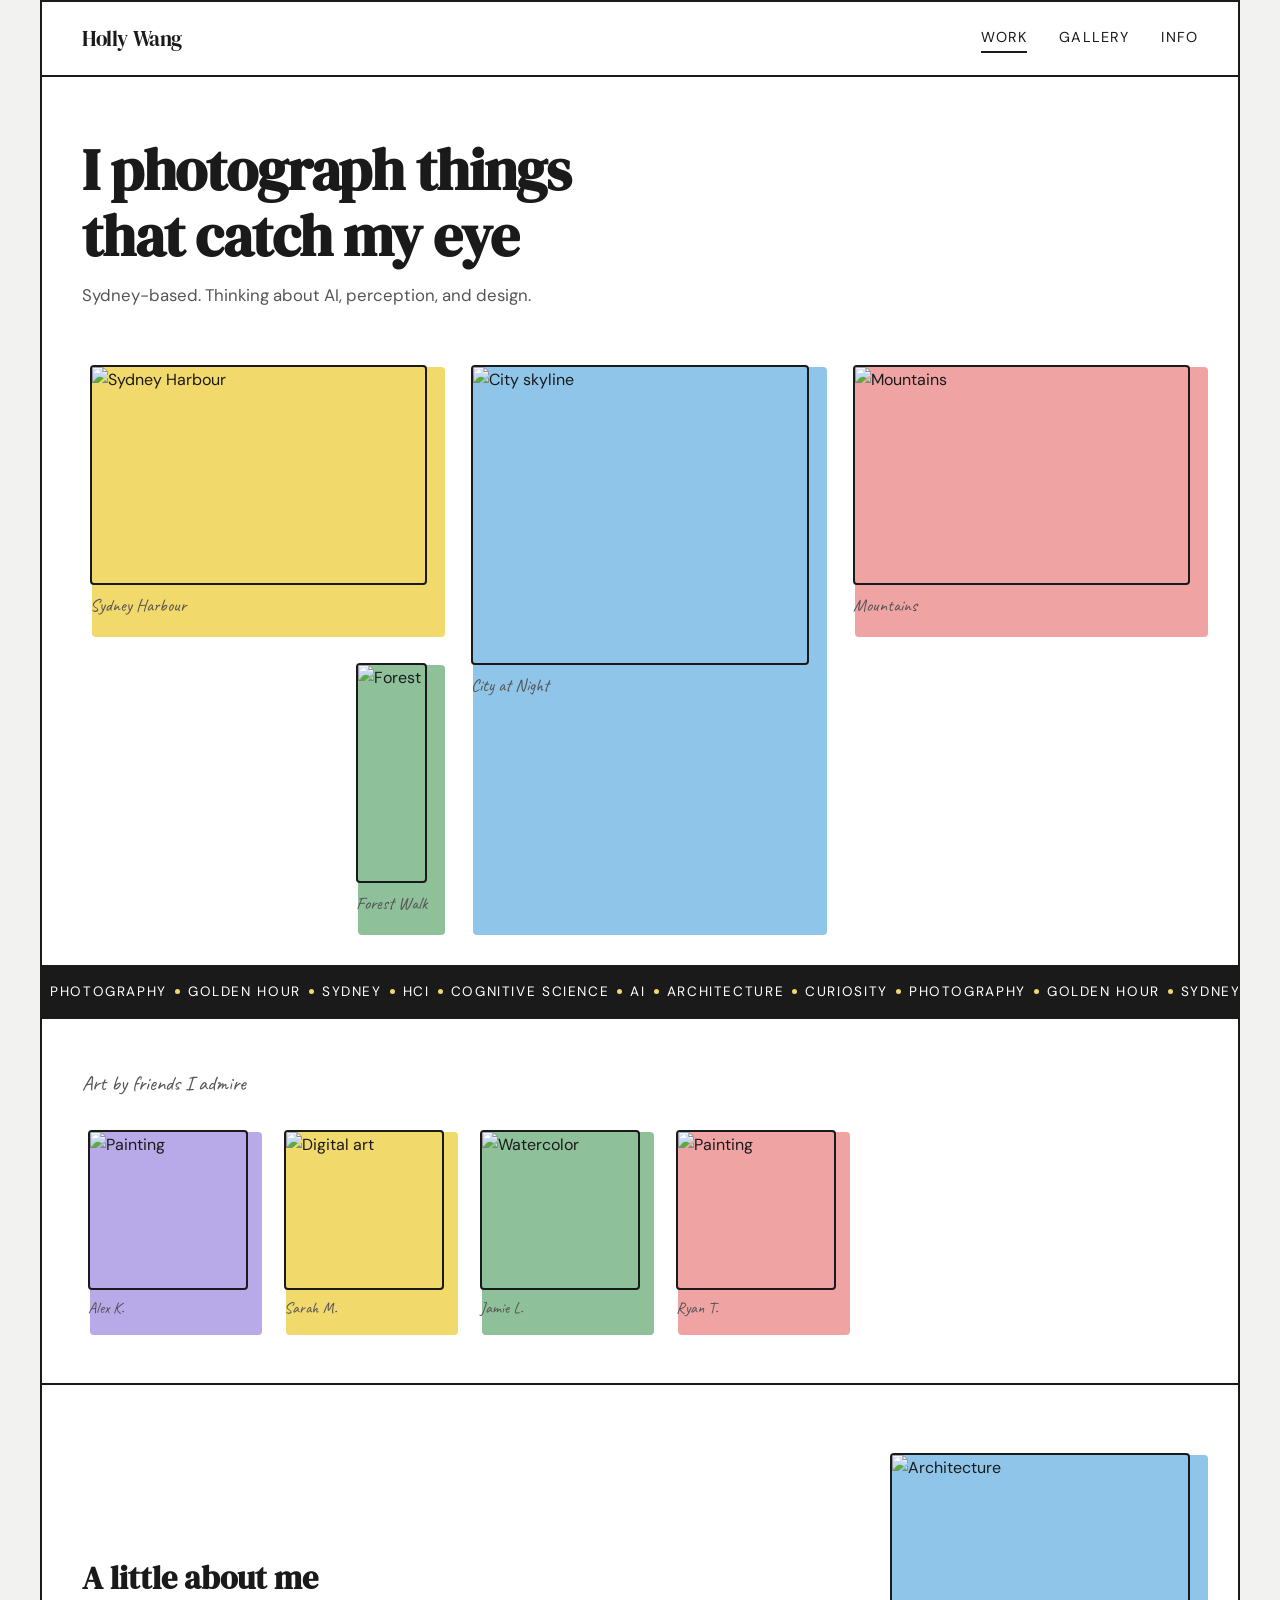
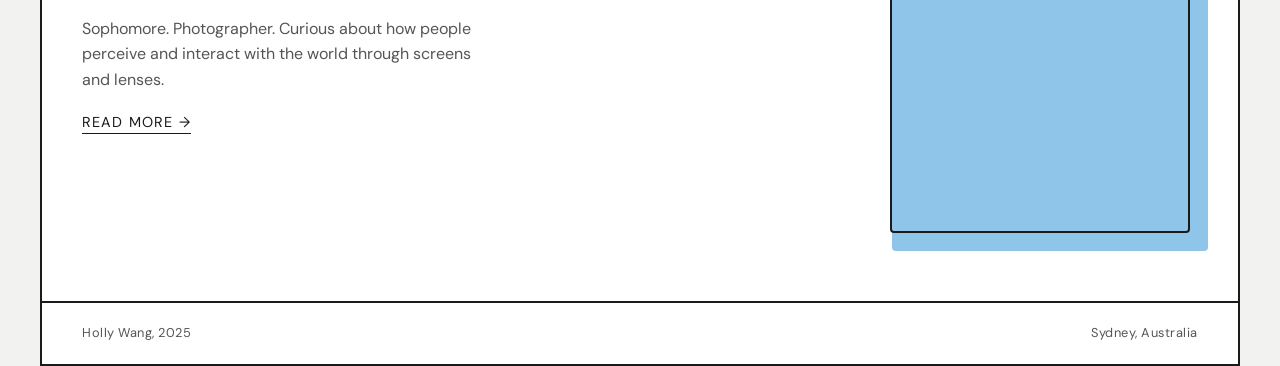
==== commit 62baeaa3: "Redesign: colorful offset-frame aesthetic inspired by Amy Lombard - New color palette with yellow, b" ====
--- a/index.html
+++ b/index.html
@@ -11,127 +11,106 @@
     <script src="script.js" defer></script>
 </head>
 <body>
-    <nav class="nav">
-        <a href="index.html" class="nav-name">Holly Wang</a>
-        <button class="hamburger" aria-label="Toggle menu">
-            <span></span><span></span>
-        </button>
-        <div class="nav-right">
-            <a href="index.html" class="nav-link active">Index</a>
-            <a href="gallery.html" class="nav-link">Gallery</a>
-            <a href="about.html" class="nav-link">About</a>
-        </div>
-    </nav>
+    <div class="page-frame">
+        <nav class="nav">
+            <a href="index.html" class="nav-name">Holly Wang</a>
+            <button class="hamburger" aria-label="Toggle menu">
+                <span></span><span></span>
+            </button>
+            <div class="nav-right">
+                <a href="index.html" class="nav-link active">Work</a>
+                <a href="gallery.html" class="nav-link">Gallery</a>
+                <a href="about.html" class="nav-link">Info</a>
+            </div>
+        </nav>
 
-    <header class="hero">
-        <div class="hero-text">
-            <h1>I photograph<br>things that make<br>me <em>stop and look</em></h1>
-            <p>Based in Sydney. Interested in the space where<br>technology meets how we see the world.</p>
-        </div>
-        <div class="hero-photos">
-            <div class="hero-photo hp-1">
-                <img src="https://images.unsplash.com/photo-1624138784614-87fd1b6528f8?w=450&h=560&fit=crop" alt="Sydney Harbour">
+        <header class="hero-scatter">
+            <div class="hero-intro">
+                <h1>I photograph things<br>that catch my eye</h1>
+                <p>Sydney-based. Thinking about AI, perception, and design.</p>
             </div>
-            <div class="hero-photo hp-2">
-                <img src="https://images.unsplash.com/photo-1506905925346-21bda4d32df4?w=340&h=260&fit=crop" alt="Mountain sunset">
+
+            <div class="scatter-grid">
+                <div class="scatter-item color-yellow">
+                    <img src="https://images.unsplash.com/photo-1624138784614-87fd1b6528f8?w=420&h=320&fit=crop" alt="Sydney Harbour">
+                    <span class="scatter-label">Sydney Harbour</span>
+                </div>
+                <div class="scatter-item color-blue">
+                    <img src="https://images.unsplash.com/photo-1470723710355-95304d8aece4?w=340&h=440&fit=crop" alt="City skyline">
+                    <span class="scatter-label">City at Night</span>
+                </div>
+                <div class="scatter-item color-pink">
+                    <img src="https://images.unsplash.com/photo-1506905925346-21bda4d32df4?w=420&h=280&fit=crop" alt="Mountains">
+                    <span class="scatter-label">Mountains</span>
+                </div>
+                <div class="scatter-item color-green">
+                    <img src="https://images.unsplash.com/photo-1441974231531-c6227db76b6e?w=340&h=260&fit=crop" alt="Forest">
+                    <span class="scatter-label">Forest Walk</span>
+                </div>
+            </div>
+        </header>
+
+        <!-- Marquee -->
+        <div class="marquee">
+            <div class="marquee-track">
+                <span>photography</span><span class="mdot"></span>
+                <span>golden hour</span><span class="mdot"></span>
+                <span>sydney</span><span class="mdot"></span>
+                <span>HCI</span><span class="mdot"></span>
+                <span>cognitive science</span><span class="mdot"></span>
+                <span>AI</span><span class="mdot"></span>
+                <span>architecture</span><span class="mdot"></span>
+                <span>curiosity</span><span class="mdot"></span>
+                <span>photography</span><span class="mdot"></span>
+                <span>golden hour</span><span class="mdot"></span>
+                <span>sydney</span><span class="mdot"></span>
+                <span>HCI</span><span class="mdot"></span>
+                <span>cognitive science</span><span class="mdot"></span>
+                <span>AI</span><span class="mdot"></span>
+                <span>architecture</span><span class="mdot"></span>
+                <span>curiosity</span><span class="mdot"></span>
             </div>
         </div>
-    </header>
 
-    <!-- Scrolling Marquee -->
-    <div class="marquee">
-        <div class="marquee-track">
-            <span>photography</span><span class="dot"></span>
-            <span>golden hour</span><span class="dot"></span>
-            <span>sydney</span><span class="dot"></span>
-            <span>human-computer interaction</span><span class="dot"></span>
-            <span>cognitive science</span><span class="dot"></span>
-            <span>light & shadow</span><span class="dot"></span>
-            <span>artificial intelligence</span><span class="dot"></span>
-            <span>architecture</span><span class="dot"></span>
-            <span>wandering</span><span class="dot"></span>
-            <span>curiosity</span><span class="dot"></span>
-            <span>photography</span><span class="dot"></span>
-            <span>golden hour</span><span class="dot"></span>
-            <span>sydney</span><span class="dot"></span>
-            <span>human-computer interaction</span><span class="dot"></span>
-            <span>cognitive science</span><span class="dot"></span>
-            <span>light & shadow</span><span class="dot"></span>
-            <span>artificial intelligence</span><span class="dot"></span>
-            <span>architecture</span><span class="dot"></span>
-            <span>wandering</span><span class="dot"></span>
-            <span>curiosity</span><span class="dot"></span>
-        </div>
+        <!-- Friends Art -->
+        <section class="friends-strip">
+            <p class="strip-label">Art by friends I admire</p>
+            <div class="friends-row">
+                <figure class="friend-piece color-lavender">
+                    <img src="https://images.unsplash.com/photo-1579783902614-a3fb3927b6a5?w=240&h=240&fit=crop" alt="Painting">
+                    <figcaption>Alex K.</figcaption>
+                </figure>
+                <figure class="friend-piece color-yellow">
+                    <img src="https://images.unsplash.com/photo-1547891654-e66ed7ebb968?w=240&h=240&fit=crop" alt="Digital art">
+                    <figcaption>Sarah M.</figcaption>
+                </figure>
+                <figure class="friend-piece color-green">
+                    <img src="https://images.unsplash.com/photo-1482160549825-59d1b23cb208?w=240&h=240&fit=crop" alt="Watercolor">
+                    <figcaption>Jamie L.</figcaption>
+                </figure>
+                <figure class="friend-piece color-pink">
+                    <img src="https://images.unsplash.com/photo-1460661419201-fd4cecdf8a8b?w=240&h=240&fit=crop" alt="Painting">
+                    <figcaption>Ryan T.</figcaption>
+                </figure>
+            </div>
+        </section>
+
+        <!-- About Teaser -->
+        <section class="teaser">
+            <div class="teaser-text">
+                <h2>A little about me</h2>
+                <p>Sophomore. Photographer. Curious about how people perceive and interact with the world through screens and lenses.</p>
+                <a href="about.html" class="text-link">Read more &rarr;</a>
+            </div>
+            <div class="teaser-img color-blue">
+                <img src="https://images.unsplash.com/photo-1487958449943-2429e8be8625?w=360&h=440&fit=crop" alt="Architecture">
+            </div>
+        </section>
+
+        <footer class="footer">
+            <span>Holly Wang, 2025</span>
+            <span>Sydney, Australia</span>
+        </footer>
     </div>
-
-    <!-- Selected Work -->
-    <section class="selected-work">
-        <div class="sw-header">
-            <h2>Selected work</h2>
-            <a href="gallery.html" class="text-link">View all &rarr;</a>
-        </div>
-        <div class="sw-grid">
-            <a href="gallery.html" class="sw-item sw-tall">
-                <img src="https://images.unsplash.com/photo-1470723710355-95304d8aece4?w=500&h=700&fit=crop" alt="City skyline">
-                <span class="sw-caption">City Skyline</span>
-            </a>
-            <a href="gallery.html" class="sw-item">
-                <img src="https://images.unsplash.com/photo-1517736996303-4eec4a66bb17?w=500&h=380&fit=crop" alt="Street scene">
-                <span class="sw-caption">Street Stories</span>
-            </a>
-            <a href="gallery.html" class="sw-item">
-                <img src="https://images.unsplash.com/photo-1441974231531-c6227db76b6e?w=500&h=380&fit=crop" alt="Forest canopy">
-                <span class="sw-caption">Green Canopy</span>
-            </a>
-            <a href="gallery.html" class="sw-item sw-wide">
-                <img src="https://images.unsplash.com/photo-1501785888041-af3ef285b470?w=800&h=400&fit=crop" alt="Coastal landscape">
-                <span class="sw-caption">Coastal Dream</span>
-            </a>
-        </div>
-    </section>
-
-    <!-- Friends Art -->
-    <section class="friends-strip">
-        <p class="friends-label">Art by friends I admire</p>
-        <div class="friends-scroll">
-            <figure class="friend-art">
-                <img src="https://images.unsplash.com/photo-1579783902614-a3fb3927b6a5?w=260&h=260&fit=crop" alt="Abstract painting">
-                <figcaption>Alex K.</figcaption>
-            </figure>
-            <figure class="friend-art">
-                <img src="https://images.unsplash.com/photo-1547891654-e66ed7ebb968?w=260&h=260&fit=crop" alt="Digital art">
-                <figcaption>Sarah M.</figcaption>
-            </figure>
-            <figure class="friend-art">
-                <img src="https://images.unsplash.com/photo-1482160549825-59d1b23cb208?w=260&h=260&fit=crop" alt="Watercolor">
-                <figcaption>Jamie L.</figcaption>
-            </figure>
-            <figure class="friend-art">
-                <img src="https://images.unsplash.com/photo-1513364776144-60967b0f800f?w=260&h=260&fit=crop" alt="Sketch">
-                <figcaption>Mia C.</figcaption>
-            </figure>
-            <figure class="friend-art">
-                <img src="https://images.unsplash.com/photo-1460661419201-fd4cecdf8a8b?w=260&h=260&fit=crop" alt="Painting">
-                <figcaption>Ryan T.</figcaption>
-            </figure>
-        </div>
-    </section>
-
-    <!-- About Teaser -->
-    <section class="about-teaser">
-        <div class="at-text">
-            <h2>A little context</h2>
-            <p>I'm a sophomore who spends too much time thinking about how people interact with screens. Photography is how I practice looking at the world more carefully.</p>
-            <a href="about.html" class="text-link">Read more &rarr;</a>
-        </div>
-        <div class="at-photo">
-            <img src="https://images.unsplash.com/photo-1487958449943-2429e8be8625?w=400&h=500&fit=crop" alt="Architecture detail">
-        </div>
-    </section>
-
-    <footer class="footer">
-        <span class="footer-left">Holly Wang, 2025</span>
-        <span class="footer-right">Sydney, Australia</span>
-    </footer>
 </body>
 </html>
--- a/styles.css
+++ b/styles.css
@@ -1,84 +1,93 @@
-/* ===========================
-   Holly Wang — Photography
-   Clean, editorial, intentional
-   =========================== */
+/* ===== RESET & BASE ===== */
+*, *::before, *::after { margin: 0; padding: 0; box-sizing: border-box; }
 
 :root {
-    --white: #faf8f5;
-    --black: #1a1a1a;
-    --gray: #6b6b6b;
-    --light-gray: #e8e4df;
-    --accent: #c4624a;
-    --serif: 'DM Serif Display', Georgia, serif;
-    --sans: 'DM Sans', -apple-system, sans-serif;
-    --hand: 'Caveat', cursive;
-}
-
-/* --- Reset --- */
-*, *::before, *::after { margin: 0; padding: 0; box-sizing: border-box; }
+    --bg: #f2f2f0;
+    --text: #1a1a1a;
+    --text-light: #555;
+    --yellow: #f2d96b;
+    --blue: #8ec5e8;
+    --pink: #f0a3a3;
+    --green: #8ec09a;
+    --lavender: #b8a9e8;
+    --frame-offset: 10px;
+    --radius: 4px;
+    --font-heading: 'DM Serif Display', Georgia, serif;
+    --font-body: 'DM Sans', 'Helvetica Neue', sans-serif;
+    --font-hand: 'Caveat', cursive;
+}
+
 html { scroll-behavior: smooth; }
 
 body {
-    font-family: var(--sans);
-    background: var(--white);
-    color: var(--black);
+    font-family: var(--font-body);
+    background: var(--bg);
+    color: var(--text);
     line-height: 1.6;
+    -webkit-font-smoothing: antialiased;
+}
+
+img { display: block; max-width: 100%; height: auto; }
+a { color: inherit; text-decoration: none; }
+
+/* ===== PAGE FRAME ===== */
+.page-frame {
+    max-width: 1200px;
+    margin: 0 auto;
+    border: 2px solid var(--text);
     min-height: 100vh;
-    display: flex;
-    flex-direction: column;
-    overflow-x: hidden;
-}
-
-img { max-width: 100%; display: block; }
-a { text-decoration: none; color: inherit; }
-
-/* --- Nav --- */
+    background: #fff;
+}
+
+/* ===== NAV ===== */
 .nav {
     display: flex;
+    align-items: center;
     justify-content: space-between;
-    align-items: center;
-    padding: 1.4rem 3rem;
+    padding: 20px 40px;
+    border-bottom: 2px solid var(--text);
     position: sticky;
     top: 0;
-    background: var(--white);
+    background: #fff;
     z-index: 100;
-    border-bottom: 1px solid var(--light-gray);
 }
 
 .nav-name {
-    font-family: var(--serif);
-    font-size: 1.2rem;
-    color: var(--black);
+    font-family: var(--font-heading);
+    font-size: 1.3rem;
+    letter-spacing: -0.02em;
 }
 
 .nav-right {
     display: flex;
-    gap: 2.2rem;
+    gap: 32px;
 }
 
 .nav-link {
-    font-size: 0.88rem;
-    color: var(--gray);
-    position: relative;
-    transition: color 0.3s;
-}
-
-.nav-link:hover { color: var(--black); }
-
-.nav-link.active {
-    color: var(--black);
-}
-
-.nav-link.active::after {
+    font-size: 0.9rem;
+    text-transform: uppercase;
+    letter-spacing: 0.08em;
+    position: relative;
+    padding-bottom: 2px;
+}
+
+.nav-link::after {
     content: '';
     position: absolute;
-    bottom: -3px;
+    bottom: -2px;
     left: 0;
-    right: 0;
-    height: 1.5px;
-    background: var(--black);
-}
-
+    width: 0;
+    height: 2px;
+    background: var(--text);
+    transition: width 0.3s;
+}
+
+.nav-link:hover::after,
+.nav-link.active::after {
+    width: 100%;
+}
+
+/* Hamburger */
 .hamburger {
     display: none;
     background: none;
@@ -87,14 +96,14 @@
     width: 28px;
     height: 20px;
     position: relative;
-    z-index: 101;
+    z-index: 200;
 }
 
 .hamburger span {
     display: block;
     width: 100%;
-    height: 1.5px;
-    background: var(--black);
+    height: 2px;
+    background: var(--text);
     position: absolute;
     left: 0;
     transition: 0.3s;
@@ -107,401 +116,430 @@
     top: 50%;
     transform: translateY(-50%) rotate(45deg);
 }
+
 .hamburger.open span:last-child {
     bottom: 50%;
     transform: translateY(50%) rotate(-45deg);
 }
 
-/* --- Hero --- */
-.hero {
-    display: flex;
-    align-items: center;
-    justify-content: space-between;
-    gap: 3rem;
-    padding: 6rem 3rem 4rem;
-    max-width: 1200px;
-    margin: 0 auto;
+/* ===== COLOR CLASSES (offset frame) ===== */
+.color-yellow { --frame: var(--yellow); }
+.color-blue { --frame: var(--blue); }
+.color-pink { --frame: var(--pink); }
+.color-green { --frame: var(--green); }
+.color-lavender { --frame: var(--lavender); }
+
+/* ===== HERO SCATTER ===== */
+.hero-scatter {
+    padding: 60px 40px 40px;
+    border-bottom: 2px solid var(--text);
+}
+
+.hero-intro {
+    margin-bottom: 48px;
+}
+
+.hero-intro h1 {
+    font-family: var(--font-heading);
+    font-size: clamp(2.2rem, 5vw, 3.6rem);
+    line-height: 1.15;
+    letter-spacing: -0.02em;
+    margin-bottom: 12px;
+}
+
+.hero-intro p {
+    font-size: 1.05rem;
+    color: var(--text-light);
+}
+
+.scatter-grid {
+    display: grid;
+    grid-template-columns: 1fr 1fr 1fr;
+    grid-template-rows: auto auto;
+    gap: 28px;
+}
+
+.scatter-item {
+    position: relative;
+    padding: 8px;
+}
+
+.scatter-item::before {
+    content: '';
+    position: absolute;
+    inset: 0;
+    background: var(--frame);
+    border-radius: var(--radius);
+    transform: translate(var(--frame-offset), var(--frame-offset));
+    z-index: 0;
+    transition: transform 0.3s ease;
+}
+
+.scatter-item:hover::before {
+    transform: translate(6px, 6px);
+}
+
+.scatter-item img {
+    position: relative;
+    z-index: 1;
     width: 100%;
-}
-
-.hero-text { max-width: 520px; }
-
-.hero-text h1 {
-    font-family: var(--serif);
-    font-size: 3.2rem;
-    line-height: 1.2;
-    margin-bottom: 1.5rem;
-    color: var(--black);
-}
-
-.hero-text h1 em {
-    font-style: italic;
-    color: var(--accent);
-}
-
-.hero-text p {
-    font-size: 1rem;
-    color: var(--gray);
-    line-height: 1.7;
-}
-
-.hero-photos {
-    display: flex;
-    gap: 1rem;
-    align-items: flex-end;
-}
-
-.hero-photo img {
-    border-radius: 6px;
+    height: 220px;
     object-fit: cover;
-}
-
-.hp-1 img { width: 280px; height: 360px; }
-.hp-2 img { width: 220px; height: 180px; }
-
-.hp-1 { transform: rotate(-2deg); }
-.hp-2 { transform: rotate(1.5deg); align-self: flex-start; margin-top: 2rem; }
-
-.hero-photo {
-    transition: transform 0.4s ease;
-}
-
-.hero-photo:hover {
-    transform: rotate(0deg) scale(1.02);
-}
-
-/* --- Marquee --- */
+    border-radius: var(--radius);
+    border: 2px solid var(--text);
+}
+
+.scatter-item:nth-child(1) {
+    grid-column: 1 / 2;
+    grid-row: 1;
+}
+
+.scatter-item:nth-child(2) {
+    grid-column: 2 / 3;
+    grid-row: 1 / 3;
+}
+
+.scatter-item:nth-child(2) img {
+    height: 300px;
+}
+
+.scatter-item:nth-child(3) {
+    grid-column: 3 / 4;
+    grid-row: 1;
+}
+
+.scatter-item:nth-child(4) {
+    grid-column: 1 / 2;
+    grid-row: 2;
+    justify-self: end;
+    max-width: 280px;
+}
+
+.scatter-label {
+    display: block;
+    font-family: var(--font-hand);
+    font-size: 1.1rem;
+    margin-top: 6px;
+    position: relative;
+    z-index: 1;
+    color: var(--text-light);
+}
+
+/* ===== MARQUEE ===== */
 .marquee {
     overflow: hidden;
-    border-top: 1px solid var(--light-gray);
-    border-bottom: 1px solid var(--light-gray);
-    padding: 0.9rem 0;
-    background: var(--white);
+    border-bottom: 2px solid var(--text);
+    padding: 14px 0;
+    background: var(--text);
+    color: #fff;
 }
 
 .marquee-track {
     display: flex;
     gap: 0;
+    width: max-content;
+    animation: marquee-scroll 20s linear infinite;
+}
+
+.marquee-track span {
     white-space: nowrap;
-    animation: scroll-left 30s linear infinite;
-    width: max-content;
-}
-
-.marquee-track span {
-    font-family: var(--hand);
-    font-size: 1.25rem;
-    color: var(--gray);
-    padding: 0 0.5rem;
-}
-
-.marquee-track .dot {
-    width: 4px;
-    height: 4px;
-    background: var(--accent);
+    font-size: 0.85rem;
+    text-transform: uppercase;
+    letter-spacing: 0.12em;
+    padding: 0 8px;
+}
+
+.mdot {
+    width: 5px !important;
+    height: 5px;
+    background: var(--yellow);
     border-radius: 50%;
     display: inline-block;
-    margin: 0 1rem;
-    vertical-align: middle;
-}
-
-@keyframes scroll-left {
+    align-self: center;
+    padding: 0 !important;
+    flex-shrink: 0;
+}
+
+@keyframes marquee-scroll {
     0% { transform: translateX(0); }
     100% { transform: translateX(-50%); }
 }
 
-/* --- Selected Work --- */
-.selected-work {
-    padding: 4rem 3rem;
-    max-width: 1200px;
-    margin: 0 auto;
-    width: 100%;
-}
-
-.sw-header {
+/* ===== FRIENDS STRIP ===== */
+.friends-strip {
+    padding: 48px 40px;
+    border-bottom: 2px solid var(--text);
+}
+
+.strip-label {
+    font-family: var(--font-hand);
+    font-size: 1.3rem;
+    margin-bottom: 24px;
+    color: var(--text-light);
+}
+
+.friends-row {
+    display: flex;
+    gap: 24px;
+    overflow-x: auto;
+    padding-bottom: 8px;
+}
+
+.friend-piece {
+    position: relative;
+    flex-shrink: 0;
+    padding: 6px;
+}
+
+.friend-piece::before {
+    content: '';
+    position: absolute;
+    inset: 0;
+    background: var(--frame);
+    border-radius: var(--radius);
+    transform: translate(8px, 8px);
+    z-index: 0;
+    transition: transform 0.3s;
+}
+
+.friend-piece:hover::before {
+    transform: translate(5px, 5px);
+}
+
+.friend-piece img {
+    position: relative;
+    z-index: 1;
+    width: 160px;
+    height: 160px;
+    object-fit: cover;
+    border: 2px solid var(--text);
+    border-radius: var(--radius);
+}
+
+.friend-piece figcaption {
+    position: relative;
+    z-index: 1;
+    font-family: var(--font-hand);
+    font-size: 1rem;
+    margin-top: 6px;
+    color: var(--text-light);
+}
+
+/* ===== TEASER ===== */
+.teaser {
+    display: flex;
+    align-items: center;
+    gap: 48px;
+    padding: 60px 40px;
+    border-bottom: 2px solid var(--text);
+}
+
+.teaser-text {
+    flex: 1;
+}
+
+.teaser-text h2 {
+    font-family: var(--font-heading);
+    font-size: 2rem;
+    margin-bottom: 12px;
+}
+
+.teaser-text p {
+    color: var(--text-light);
+    margin-bottom: 16px;
+    max-width: 400px;
+}
+
+.text-link {
+    font-size: 0.9rem;
+    text-transform: uppercase;
+    letter-spacing: 0.08em;
+    border-bottom: 1.5px solid var(--text);
+    padding-bottom: 2px;
+    transition: opacity 0.2s;
+}
+
+.text-link:hover { opacity: 0.6; }
+
+.teaser-img {
+    position: relative;
+    flex-shrink: 0;
+    padding: 8px;
+}
+
+.teaser-img::before {
+    content: '';
+    position: absolute;
+    inset: 0;
+    background: var(--frame);
+    border-radius: var(--radius);
+    transform: translate(var(--frame-offset), var(--frame-offset));
+    z-index: 0;
+}
+
+.teaser-img img {
+    position: relative;
+    z-index: 1;
+    width: 300px;
+    height: 380px;
+    object-fit: cover;
+    border: 2px solid var(--text);
+    border-radius: var(--radius);
+}
+
+/* ===== FOOTER ===== */
+.footer {
     display: flex;
     justify-content: space-between;
-    align-items: baseline;
-    margin-bottom: 2rem;
-}
-
-.sw-header h2 {
-    font-family: var(--serif);
-    font-size: 1.6rem;
-}
-
-.text-link {
-    font-size: 0.88rem;
-    color: var(--accent);
-    border-bottom: 1px solid transparent;
-    transition: border-color 0.3s;
-}
-
-.text-link:hover {
-    border-bottom-color: var(--accent);
-}
-
-.sw-grid {
+    padding: 20px 40px;
+    font-size: 0.8rem;
+    color: var(--text-light);
+    letter-spacing: 0.04em;
+}
+
+/* ===== PAGE INTRO (Gallery & About) ===== */
+.page-intro {
+    padding: 60px 40px 32px;
+    border-bottom: 2px solid var(--text);
+}
+
+.page-intro h1 {
+    font-family: var(--font-heading);
+    font-size: clamp(2rem, 4.5vw, 3.2rem);
+    margin-bottom: 8px;
+}
+
+.page-intro p {
+    color: var(--text-light);
+    font-size: 1rem;
+}
+
+/* ===== GALLERY ===== */
+.gallery {
+    padding: 32px 40px 60px;
+}
+
+.filter-bar {
+    display: flex;
+    gap: 12px;
+    margin-bottom: 32px;
+    flex-wrap: wrap;
+}
+
+.filter-btn {
+    background: none;
+    border: 1.5px solid var(--text);
+    padding: 6px 18px;
+    font-family: var(--font-body);
+    font-size: 0.85rem;
+    text-transform: uppercase;
+    letter-spacing: 0.06em;
+    cursor: pointer;
+    border-radius: 100px;
+    transition: background 0.2s, color 0.2s;
+}
+
+.filter-btn:hover {
+    background: var(--text);
+    color: #fff;
+}
+
+.filter-btn.active {
+    background: var(--text);
+    color: #fff;
+}
+
+.gallery-grid {
     display: grid;
     grid-template-columns: repeat(3, 1fr);
-    grid-auto-rows: 240px;
-    gap: 1rem;
-}
-
-.sw-item {
-    position: relative;
-    overflow: hidden;
-    border-radius: 6px;
-    display: block;
-}
-
-.sw-tall { grid-row: span 2; }
-.sw-wide { grid-column: span 2; }
-
-.sw-item img {
+    gap: 32px;
+}
+
+.g-card {
+    position: relative;
+    cursor: pointer;
+    padding: 8px;
+    transition: transform 0.2s;
+}
+
+.g-card::before {
+    content: '';
+    position: absolute;
+    inset: 0;
+    background: var(--frame);
+    border-radius: var(--radius);
+    transform: translate(var(--frame-offset), var(--frame-offset));
+    z-index: 0;
+    transition: transform 0.3s ease;
+}
+
+.g-card:hover::before {
+    transform: translate(6px, 6px);
+}
+
+.g-card:hover {
+    transform: translate(-2px, -2px);
+}
+
+.g-card img {
+    position: relative;
+    z-index: 1;
     width: 100%;
-    height: 100%;
+    height: 240px;
     object-fit: cover;
-    transition: transform 0.5s ease;
-}
-
-.sw-item:hover img {
-    transform: scale(1.04);
-}
-
-.sw-caption {
+    border: 2px solid var(--text);
+    border-radius: var(--radius);
+}
+
+.g-card.hidden {
+    display: none;
+}
+
+.g-overlay {
     position: absolute;
-    bottom: 0;
-    left: 0;
-    right: 0;
-    padding: 1.2rem;
-    background: linear-gradient(transparent, rgba(0,0,0,0.55));
-    color: white;
-    font-size: 0.9rem;
-    font-weight: 400;
+    bottom: 8px;
+    left: 8px;
+    right: 8px;
+    z-index: 2;
+    padding: 12px 14px;
+    background: linear-gradient(transparent, rgba(0,0,0,0.6));
+    border-radius: 0 0 var(--radius) var(--radius);
     opacity: 0;
-    transition: opacity 0.4s;
-}
-
-.sw-item:hover .sw-caption {
+    transition: opacity 0.3s;
+}
+
+.g-card:hover .g-overlay {
     opacity: 1;
 }
 
-/* --- Friends Strip --- */
-.friends-strip {
-    padding: 3rem 3rem;
-    border-top: 1px solid var(--light-gray);
-}
-
-.friends-label {
-    font-family: var(--hand);
-    font-size: 1.15rem;
-    color: var(--gray);
-    text-align: center;
-    margin-bottom: 1.5rem;
-}
-
-.friends-scroll {
-    display: flex;
-    gap: 1.5rem;
-    overflow-x: auto;
-    padding-bottom: 1rem;
-    justify-content: center;
-    scrollbar-width: none;
-}
-.friends-scroll::-webkit-scrollbar { display: none; }
-
-.friend-art {
-    flex-shrink: 0;
-    text-align: center;
-    transition: transform 0.3s;
-}
-
-.friend-art:hover { transform: translateY(-4px); }
-
-.friend-art img {
-    width: 140px;
-    height: 140px;
-    object-fit: cover;
-    border-radius: 8px;
-}
-
-.friend-art figcaption {
-    font-family: var(--hand);
-    font-size: 1rem;
-    color: var(--gray);
-    margin-top: 0.5rem;
-}
-
-/* --- About Teaser --- */
-.about-teaser {
+.g-overlay span {
+    font-family: var(--font-hand);
+    font-size: 1.1rem;
+    color: #fff;
+}
+
+/* ===== LIGHTBOX ===== */
+.lightbox {
+    position: fixed;
+    inset: 0;
+    background: rgba(0, 0, 0, 0.92);
+    z-index: 1000;
     display: flex;
     align-items: center;
-    gap: 4rem;
-    padding: 4rem 3rem;
-    max-width: 1000px;
-    margin: 0 auto;
-    width: 100%;
-}
-
-.at-text { flex: 1; }
-
-.at-text h2 {
-    font-family: var(--serif);
-    font-size: 1.6rem;
-    margin-bottom: 1rem;
-}
-
-.at-text p {
-    color: var(--gray);
-    line-height: 1.8;
-    margin-bottom: 1.5rem;
-}
-
-.at-photo img {
-    width: 260px;
-    height: 320px;
-    object-fit: cover;
-    border-radius: 6px;
-    transform: rotate(2deg);
-    transition: transform 0.4s;
-}
-
-.at-photo img:hover {
-    transform: rotate(0deg) scale(1.02);
-}
-
-/* --- Page Intro --- */
-.page-intro {
-    padding: 4rem 3rem 2rem;
-    max-width: 1200px;
-    margin: 0 auto;
-    width: 100%;
-}
-
-.page-intro h1 {
-    font-family: var(--serif);
-    font-size: 3rem;
-    margin-bottom: 0.5rem;
-}
-
-.page-intro p {
-    color: var(--gray);
-    font-size: 1rem;
-}
-
-/* --- Gallery Grid (Masonry-like) --- */
-.gallery {
-    padding: 0 3rem 4rem;
-    max-width: 1200px;
-    margin: 0 auto;
-    width: 100%;
-}
-
-.filter-bar {
-    display: flex;
-    gap: 0.5rem;
-    flex-wrap: wrap;
-    margin-bottom: 2rem;
-}
-
-.filter-btn {
-    font-family: var(--sans);
-    font-size: 0.82rem;
-    padding: 0.4rem 1rem;
-    border: 1px solid var(--light-gray);
-    background: transparent;
-    color: var(--gray);
-    border-radius: 20px;
-    cursor: pointer;
-    transition: all 0.25s;
-}
-
-.filter-btn:hover {
-    border-color: var(--black);
-    color: var(--black);
-}
-
-.filter-btn.active {
-    background: var(--black);
-    border-color: var(--black);
-    color: var(--white);
-}
-
-.gallery-grid {
-    columns: 3;
-    column-gap: 1rem;
-}
-
-.g-card {
-    break-inside: avoid;
-    margin-bottom: 1rem;
-    position: relative;
-    overflow: hidden;
-    border-radius: 6px;
-    cursor: pointer;
-    transition: transform 0.35s;
-}
-
-.g-card.hidden { display: none; }
-
-.g-card img {
-    width: 100%;
-    display: block;
-    transition: transform 0.5s;
-}
-
-.g-card:hover {
-    transform: translateY(-3px);
-}
-
-.g-card:hover img {
-    transform: scale(1.03);
-}
-
-.g-overlay {
-    position: absolute;
-    inset: 0;
-    background: rgba(0,0,0,0.35);
-    display: flex;
-    align-items: flex-end;
-    padding: 1rem;
+    justify-content: center;
     opacity: 0;
-    transition: opacity 0.35s;
-}
-
-.g-card:hover .g-overlay { opacity: 1; }
-
-.g-overlay span {
-    color: white;
-    font-size: 0.9rem;
-    font-weight: 400;
-}
-
-/* --- Lightbox --- */
-.lightbox {
-    display: none;
-    position: fixed;
-    inset: 0;
-    background: rgba(26,26,26,0.94);
-    z-index: 1000;
-    align-items: center;
-    justify-content: center;
-    padding: 2rem;
+    pointer-events: none;
+    transition: opacity 0.3s;
 }
 
 .lightbox.active {
-    display: flex;
-    animation: lb-in 0.25s ease;
-}
-
-@keyframes lb-in {
-    from { opacity: 0; }
-    to { opacity: 1; }
+    opacity: 1;
+    pointer-events: all;
 }
 
 .lb-img {
-    max-width: 88%;
-    max-height: 88vh;
+    max-width: 85vw;
+    max-height: 85vh;
     object-fit: contain;
     border-radius: 4px;
 }
@@ -510,197 +548,200 @@
     position: absolute;
     background: none;
     border: none;
-    color: rgba(255,255,255,0.7);
+    color: #fff;
+    font-size: 2rem;
     cursor: pointer;
-    transition: color 0.3s;
-}
-
-.lb-close:hover, .lb-prev:hover, .lb-next:hover {
-    color: white;
-}
-
-.lb-close {
-    top: 1.5rem;
-    right: 2rem;
-    font-size: 2rem;
-}
-
-.lb-prev, .lb-next {
-    top: 50%;
-    transform: translateY(-50%);
-    font-size: 2.5rem;
-}
-
-.lb-prev { left: 1.5rem; }
-.lb-next { right: 1.5rem; }
+    padding: 12px;
+    transition: opacity 0.2s;
+    z-index: 1001;
+}
+
+.lb-close:hover, .lb-prev:hover, .lb-next:hover { opacity: 0.6; }
+
+.lb-close { top: 20px; right: 28px; font-size: 2.4rem; }
+.lb-prev { left: 20px; top: 50%; transform: translateY(-50%); }
+.lb-next { right: 20px; top: 50%; transform: translateY(-50%); }
 
 .lb-caption {
     position: absolute;
-    bottom: 2rem;
+    bottom: 28px;
     left: 50%;
     transform: translateX(-50%);
-    font-family: var(--hand);
+    color: #ccc;
+    font-family: var(--font-hand);
     font-size: 1.2rem;
-    color: rgba(255,255,255,0.6);
-}
-
-/* --- About Body --- */
+}
+
+/* ===== ABOUT ===== */
 .about-body {
     display: flex;
-    gap: 4rem;
-    padding: 1rem 3rem 3rem;
-    max-width: 1000px;
-    margin: 0 auto;
+    gap: 48px;
+    padding: 48px 40px;
+    border-bottom: 2px solid var(--text);
+}
+
+.about-photo {
+    position: relative;
+    flex-shrink: 0;
+    padding: 8px;
+}
+
+.about-photo::before {
+    content: '';
+    position: absolute;
+    inset: 0;
+    background: var(--frame, var(--pink));
+    border-radius: var(--radius);
+    transform: translate(var(--frame-offset), var(--frame-offset));
+    z-index: 0;
+}
+
+.about-photo img {
+    position: relative;
+    z-index: 1;
+    width: 280px;
+    height: 360px;
+    object-fit: cover;
+    border: 2px solid var(--text);
+    border-radius: var(--radius);
+}
+
+.about-bio {
+    flex: 1;
+}
+
+.bio-lead {
+    font-family: var(--font-heading);
+    font-size: 1.4rem;
+    line-height: 1.5;
+    margin-bottom: 20px;
+}
+
+.about-bio p {
+    color: var(--text-light);
+    margin-bottom: 14px;
+    max-width: 520px;
+    line-height: 1.7;
+}
+
+.about-bio strong {
+    color: var(--text);
+}
+
+/* ===== DIVIDER ===== */
+.divider {
+    height: 2px;
+    background: var(--text);
+}
+
+/* ===== CONTACT ===== */
+.contact {
+    padding: 48px 40px 60px;
+}
+
+.contact-intro {
+    margin-bottom: 32px;
+}
+
+.contact-intro h2 {
+    font-family: var(--font-heading);
+    font-size: 2rem;
+    margin-bottom: 8px;
+}
+
+.contact-intro p {
+    color: var(--text-light);
+}
+
+.contact-form {
+    max-width: 600px;
+}
+
+.form-row {
+    display: flex;
+    gap: 24px;
+    margin-bottom: 20px;
+}
+
+.field {
+    flex: 1;
+    margin-bottom: 20px;
+}
+
+.form-row .field {
+    margin-bottom: 0;
+}
+
+.field label {
+    display: block;
+    font-size: 0.8rem;
+    text-transform: uppercase;
+    letter-spacing: 0.08em;
+    margin-bottom: 6px;
+    color: var(--text-light);
+}
+
+.field input,
+.field textarea {
     width: 100%;
-    align-items: flex-start;
-}
-
-.about-photo img {
-    width: 280px;
-    height: 350px;
-    object-fit: cover;
-    border-radius: 6px;
-}
-
-.about-bio { flex: 1; }
-
-.bio-lead {
-    font-size: 1.15rem;
-    line-height: 1.7;
-    color: var(--black);
-    margin-bottom: 1.2rem;
-}
-
-.about-bio p {
-    color: var(--gray);
-    line-height: 1.8;
-    margin-bottom: 1rem;
-    font-size: 0.95rem;
-}
-
-.about-bio strong { color: var(--black); }
-
-.divider {
-    max-width: 1000px;
-    margin: 0 auto;
-    padding: 0 3rem;
+    padding: 10px 0;
+    font-family: var(--font-body);
+    font-size: 1rem;
     border: none;
-    height: 1px;
-    background: var(--light-gray);
-    width: 100%;
-}
-
-.divider::after {
-    content: '';
+    border-bottom: 2px solid #ccc;
+    background: transparent;
+    color: var(--text);
+    outline: none;
+    transition: border-color 0.2s;
+}
+
+.field input:focus,
+.field textarea:focus {
+    border-color: var(--text);
+}
+
+.field input.invalid,
+.field textarea.invalid {
+    border-color: var(--pink);
+}
+
+.field-error {
     display: block;
-    height: 1px;
-    background: var(--light-gray);
-}
-
-/* --- Contact --- */
-.contact {
-    padding: 3rem 3rem 5rem;
-    max-width: 700px;
-    margin: 0 auto;
-    width: 100%;
-}
-
-.contact-intro {
-    margin-bottom: 2rem;
-}
-
-.contact-intro h2 {
-    font-family: var(--serif);
-    font-size: 1.6rem;
-    margin-bottom: 0.4rem;
-}
-
-.contact-intro p {
-    color: var(--gray);
-    font-size: 0.95rem;
-}
-
-.contact-form {
-    display: flex;
-    flex-direction: column;
-    gap: 1.5rem;
-}
-
-.form-row {
-    display: grid;
-    grid-template-columns: 1fr 1fr;
-    gap: 1.5rem;
-}
-
-.field { display: flex; flex-direction: column; gap: 0.3rem; }
-
-.field label {
-    font-size: 0.82rem;
-    color: var(--gray);
-    letter-spacing: 0.5px;
-}
-
-.field input, .field textarea {
-    font-family: var(--sans);
-    font-size: 0.95rem;
-    padding: 0.6rem 0;
-    border: none;
-    border-bottom: 1.5px solid var(--light-gray);
-    background: transparent;
-    color: var(--black);
-    transition: border-color 0.3s;
-    outline: none;
-    resize: vertical;
-}
-
-.field input:focus, .field textarea:focus {
-    border-bottom-color: var(--accent);
-}
-
-.field input.invalid, .field textarea.invalid {
-    border-bottom-color: #d44;
-}
-
-.field-error {
     font-size: 0.78rem;
     color: #d44;
-    min-height: 1em;
+    margin-top: 4px;
+    min-height: 18px;
+}
+
+.field textarea {
+    resize: vertical;
+    min-height: 100px;
 }
 
 .send-btn {
-    font-family: var(--sans);
+    display: inline-block;
+    padding: 12px 36px;
+    font-family: var(--font-body);
     font-size: 0.9rem;
-    font-weight: 500;
-    padding: 0.7rem 2rem;
-    background: var(--black);
-    color: var(--white);
-    border: 1px solid var(--black);
-    border-radius: 4px;
+    text-transform: uppercase;
+    letter-spacing: 0.08em;
+    background: var(--text);
+    color: #fff;
+    border: 2px solid var(--text);
+    border-radius: 100px;
     cursor: pointer;
-    transition: all 0.3s;
-    align-self: flex-start;
+    transition: background 0.2s, color 0.2s;
 }
 
 .send-btn:hover {
     background: transparent;
-    color: var(--black);
-}
-
-/* --- Footer --- */
-.footer {
-    margin-top: auto;
-    display: flex;
-    justify-content: space-between;
-    padding: 1.5rem 3rem;
-    border-top: 1px solid var(--light-gray);
-    font-size: 0.8rem;
-    color: var(--gray);
-}
-
-/* --- Scroll animation --- */
+    color: var(--text);
+}
+
+/* ===== SCROLL REVEAL ===== */
 .reveal {
     opacity: 0;
-    transform: translateY(20px);
+    transform: translateY(24px);
     transition: opacity 0.6s ease, transform 0.6s ease;
 }
 
@@ -709,73 +750,158 @@
     transform: translateY(0);
 }
 
-/* --- Responsive --- */
+/* ===== RESPONSIVE ===== */
 @media (max-width: 768px) {
-    .nav { padding: 1rem 1.5rem; }
+    .page-frame {
+        border: none;
+    }
+
+    .nav {
+        padding: 16px 24px;
+    }
+
     .hamburger { display: block; }
 
     .nav-right {
-        display: none;
-        position: absolute;
-        top: 100%;
-        left: 0;
+        position: fixed;
+        top: 0;
+        right: -100%;
+        width: 260px;
+        height: 100vh;
+        background: #fff;
+        flex-direction: column;
+        padding: 80px 32px 40px;
+        gap: 24px;
+        border-left: 2px solid var(--text);
+        transition: right 0.35s ease;
+        z-index: 150;
+    }
+
+    .nav-right.open {
         right: 0;
-        background: var(--white);
+    }
+
+    .hero-scatter { padding: 40px 24px 32px; }
+    .hero-intro { margin-bottom: 32px; }
+
+    .scatter-grid {
+        grid-template-columns: 1fr 1fr;
+        gap: 20px;
+    }
+
+    .scatter-item:nth-child(2) {
+        grid-column: 2;
+        grid-row: 1;
+    }
+
+    .scatter-item:nth-child(2) img {
+        height: 220px;
+    }
+
+    .scatter-item:nth-child(3) {
+        grid-column: 1;
+        grid-row: 2;
+    }
+
+    .scatter-item:nth-child(4) {
+        grid-column: 2;
+        grid-row: 2;
+        justify-self: start;
+        max-width: none;
+    }
+
+    .friends-strip { padding: 32px 24px; }
+    .friend-piece img { width: 130px; height: 130px; }
+
+    .teaser {
         flex-direction: column;
-        padding: 1rem 1.5rem 1.5rem;
-        gap: 0.8rem;
-        border-bottom: 1px solid var(--light-gray);
-    }
-
-    .nav-right.open { display: flex; }
-
-    .hero {
-        flex-direction: column;
-        padding: 3rem 1.5rem 2rem;
-    }
-
-    .hero-text h1 { font-size: 2.2rem; }
-    .hero-photos { justify-content: center; }
-    .hp-1 img { width: 200px; height: 260px; }
-    .hp-2 img { width: 160px; height: 130px; }
-
-    .selected-work, .gallery, .friends-strip { padding-left: 1.5rem; padding-right: 1.5rem; }
-
-    .sw-grid {
+        padding: 40px 24px;
+        gap: 32px;
+    }
+
+    .teaser-img img {
+        width: 100%;
+        height: 280px;
+    }
+
+    .gallery { padding: 24px 24px 48px; }
+
+    .gallery-grid {
         grid-template-columns: 1fr 1fr;
-        grid-auto-rows: 200px;
-    }
-    .sw-tall { grid-row: span 2; }
-    .sw-wide { grid-column: span 1; }
-
-    .gallery-grid { columns: 2; }
+        gap: 20px;
+    }
 
     .about-body {
         flex-direction: column;
-        align-items: center;
-        padding: 1rem 1.5rem 2rem;
-        gap: 2rem;
-    }
-
-    .about-photo img { width: 200px; height: 250px; }
-    .about-teaser { flex-direction: column; padding: 2rem 1.5rem; gap: 2rem; }
-    .at-photo img { width: 100%; height: auto; }
-
-    .contact { padding: 2rem 1.5rem 3rem; }
-    .form-row { grid-template-columns: 1fr; }
-    .footer { padding: 1.2rem 1.5rem; }
-    .page-intro { padding: 2.5rem 1.5rem 1.5rem; }
-    .page-intro h1 { font-size: 2.2rem; }
-
-    .friends-scroll { justify-content: flex-start; }
+        padding: 32px 24px;
+        gap: 32px;
+    }
+
+    .about-photo img {
+        width: 100%;
+        height: 300px;
+    }
+
+    .contact { padding: 32px 24px 48px; }
+
+    .form-row {
+        flex-direction: column;
+        gap: 0;
+    }
+
+    .footer { padding: 16px 24px; }
+    .page-intro { padding: 40px 24px 24px; }
 }
 
 @media (max-width: 480px) {
-    .hero-text h1 { font-size: 1.8rem; }
-    .hero-photos { flex-direction: column; align-items: center; }
-    .hp-2 { margin-top: 0; }
-    .sw-grid { grid-template-columns: 1fr; grid-auto-rows: 220px; }
-    .sw-tall { grid-row: span 1; }
-    .gallery-grid { columns: 1; }
-    .page-intro h1 { font-size: 1.8rem; }
-}
+    .scatter-grid {
+        grid-template-columns: 1fr;
+    }
+
+    .scatter-item:nth-child(2) {
+        grid-column: 1;
+        grid-row: 2;
+    }
+
+    .scatter-item:nth-child(2) img {
+        height: 200px;
+    }
+
+    .scatter-item:nth-child(3) {
+        grid-column: 1;
+        grid-row: 3;
+    }
+
+    .scatter-item:nth-child(4) {
+        grid-column: 1;
+        grid-row: 4;
+        max-width: none;
+    }
+
+    .gallery-grid {
+        grid-template-columns: 1fr;
+    }
+
+    .g-card img {
+        height: 200px;
+    }
+
+    .friends-row {
+        gap: 16px;
+    }
+
+    .friend-piece img {
+        width: 110px;
+        height: 110px;
+    }
+
+    .hero-intro h1 {
+        font-size: 1.8rem;
+    }
+
+    .footer {
+        flex-direction: column;
+        gap: 4px;
+        text-align: center;
+    }
+}
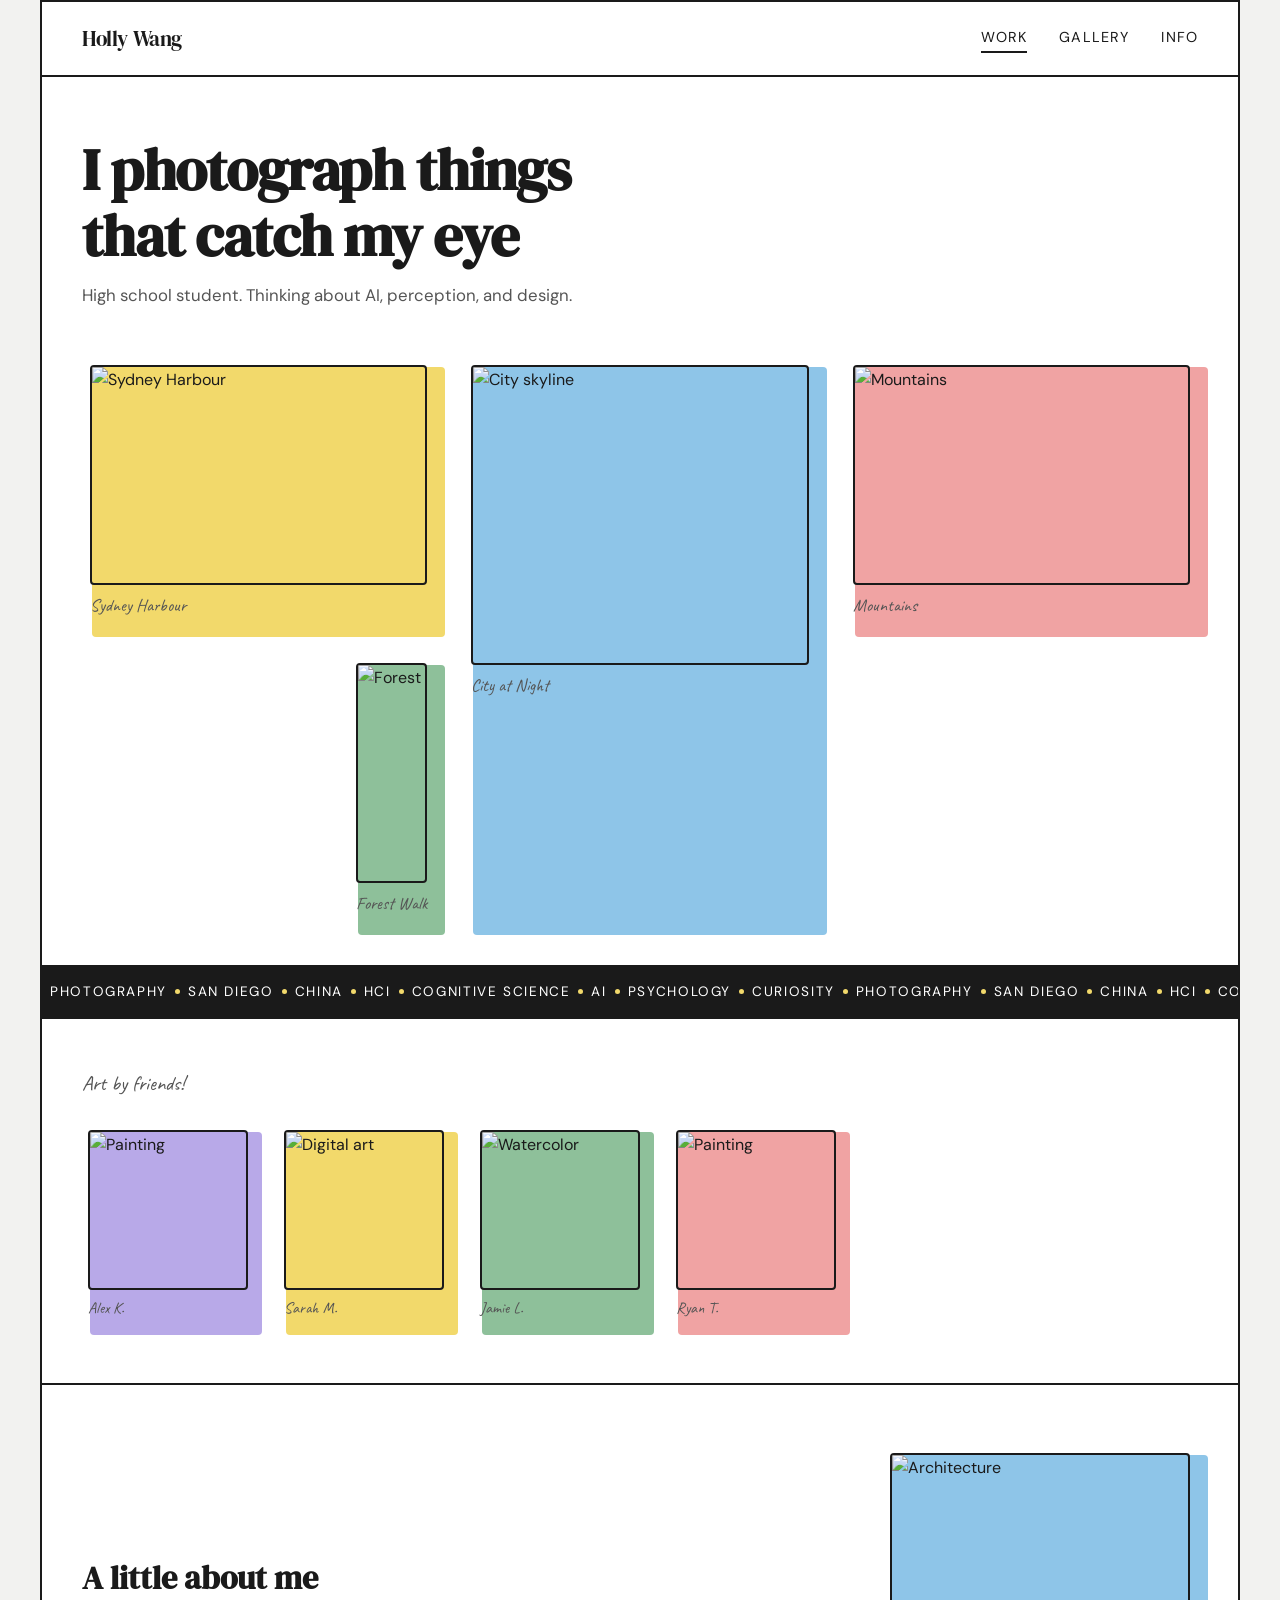
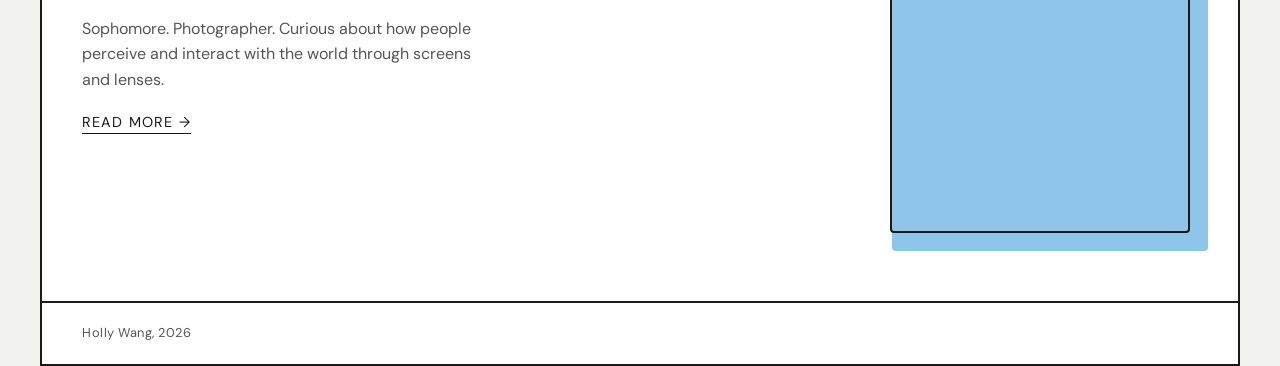
==== commit c0501961: "Update personal details and locations in index.html" ====
--- a/index.html
+++ b/index.html
@@ -27,7 +27,7 @@
         <header class="hero-scatter">
             <div class="hero-intro">
                 <h1>I photograph things<br>that catch my eye</h1>
-                <p>Sydney-based. Thinking about AI, perception, and design.</p>
+                <p>High school student. Thinking about AI, perception, and design.</p>
             </div>
 
             <div class="scatter-grid">
@@ -54,27 +54,27 @@
         <div class="marquee">
             <div class="marquee-track">
                 <span>photography</span><span class="mdot"></span>
-                <span>golden hour</span><span class="mdot"></span>
-                <span>sydney</span><span class="mdot"></span>
+                <span>San Diego</span><span class="mdot"></span>
+                <span>China</span><span class="mdot"></span>
                 <span>HCI</span><span class="mdot"></span>
                 <span>cognitive science</span><span class="mdot"></span>
                 <span>AI</span><span class="mdot"></span>
-                <span>architecture</span><span class="mdot"></span>
+                <span>psychology</span><span class="mdot"></span>
                 <span>curiosity</span><span class="mdot"></span>
                 <span>photography</span><span class="mdot"></span>
-                <span>golden hour</span><span class="mdot"></span>
-                <span>sydney</span><span class="mdot"></span>
+                <span>San Diego</span><span class="mdot"></span>
+                <span>China</span><span class="mdot"></span>
                 <span>HCI</span><span class="mdot"></span>
                 <span>cognitive science</span><span class="mdot"></span>
                 <span>AI</span><span class="mdot"></span>
-                <span>architecture</span><span class="mdot"></span>
+                <span>psychology</span><span class="mdot"></span>
                 <span>curiosity</span><span class="mdot"></span>
             </div>
         </div>
 
         <!-- Friends Art -->
         <section class="friends-strip">
-            <p class="strip-label">Art by friends I admire</p>
+            <p class="strip-label">Art by friends!</p>
             <div class="friends-row">
                 <figure class="friend-piece color-lavender">
                     <img src="https://images.unsplash.com/photo-1579783902614-a3fb3927b6a5?w=240&h=240&fit=crop" alt="Painting">
@@ -108,8 +108,7 @@
         </section>
 
         <footer class="footer">
-            <span>Holly Wang, 2025</span>
-            <span>Sydney, Australia</span>
+            <span>Holly Wang, 2026</span>
         </footer>
     </div>
 </body>
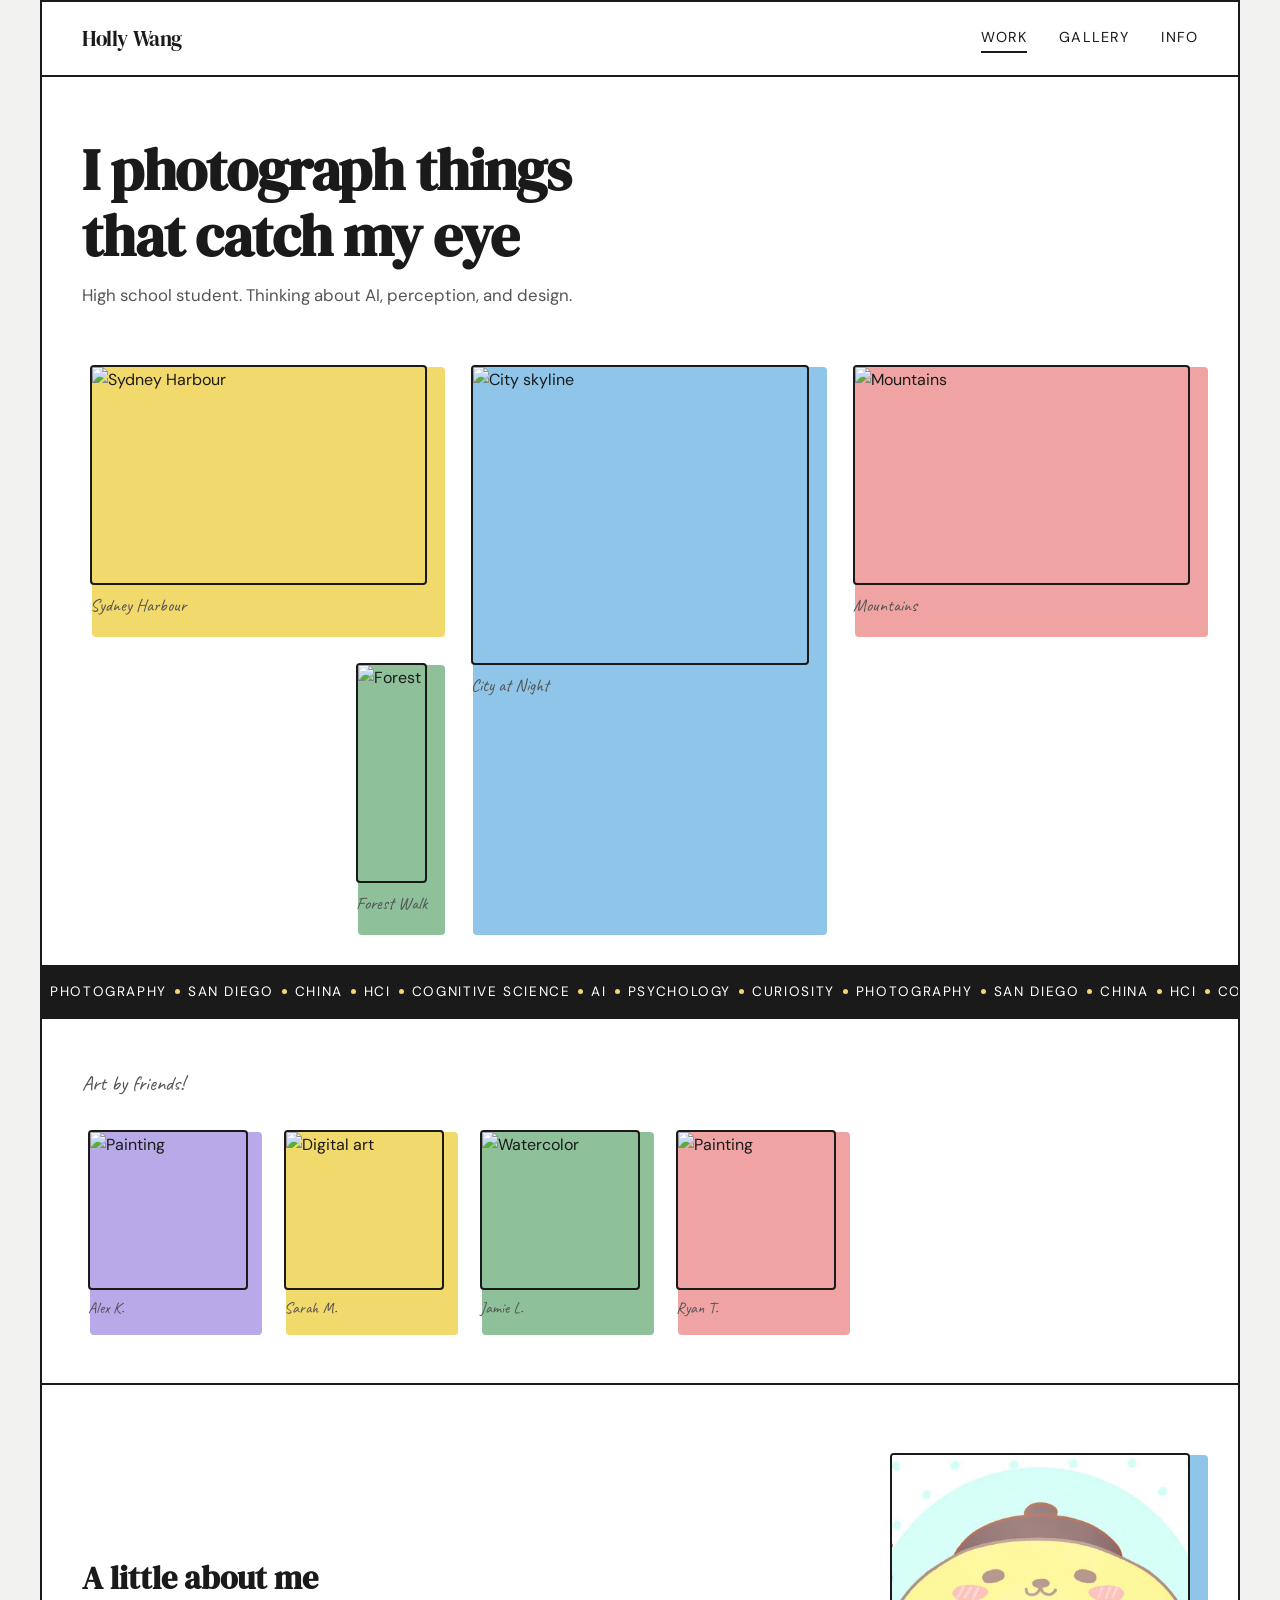
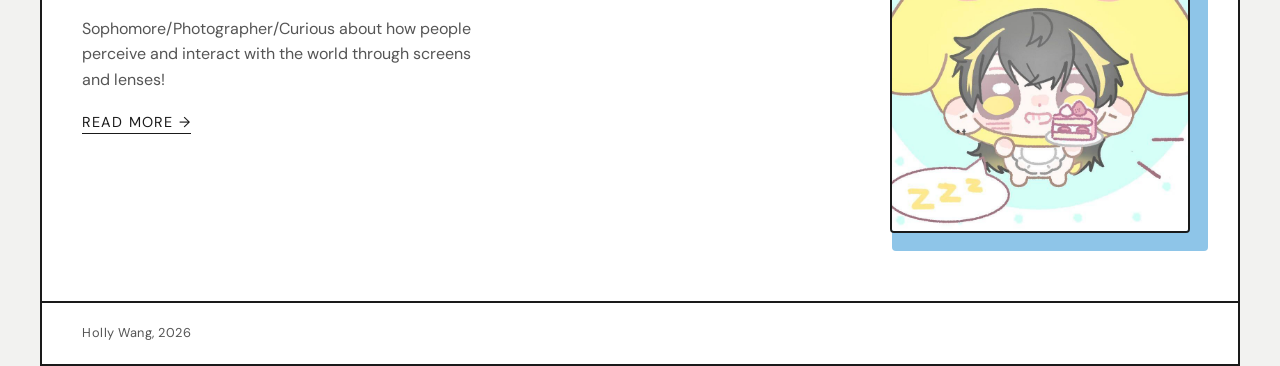
==== commit de2cea22: "add teaser_pfp" ====
--- a/index.html
+++ b/index.html
@@ -99,11 +99,11 @@
         <section class="teaser">
             <div class="teaser-text">
                 <h2>A little about me</h2>
-                <p>Sophomore. Photographer. Curious about how people perceive and interact with the world through screens and lenses.</p>
+                <p>Sophomore/Photographer/Curious about how people perceive and interact with the world through screens and lenses!</p>
                 <a href="about.html" class="text-link">Read more &rarr;</a>
             </div>
             <div class="teaser-img color-blue">
-                <img src="https://images.unsplash.com/photo-1487958449943-2429e8be8625?w=360&h=440&fit=crop" alt="Architecture">
+                <img src="images/teaser_pfp2.jpg" alt="pfp">
             </div>
         </section>
 
--- a/styles.css
+++ b/styles.css
@@ -39,7 +39,7 @@
     background: #fff;
 }
 
-/* ===== NAV ===== */
+/* NAV */
 .nav {
     display: flex;
     align-items: center;
@@ -122,14 +122,14 @@
     transform: translateY(50%) rotate(-45deg);
 }
 
-/* ===== COLOR CLASSES (offset frame) ===== */
+/* COLOR CLASSES (offset frame) */
 .color-yellow { --frame: var(--yellow); }
 .color-blue { --frame: var(--blue); }
 .color-pink { --frame: var(--pink); }
 .color-green { --frame: var(--green); }
 .color-lavender { --frame: var(--lavender); }
 
-/* ===== HERO SCATTER ===== */
+/* HERO SCATTER */
 .hero-scatter {
     padding: 60px 40px 40px;
     border-bottom: 2px solid var(--text);
@@ -265,7 +265,7 @@
     100% { transform: translateX(-50%); }
 }
 
-/* ===== FRIENDS STRIP ===== */
+/* FRIENDS STRIP */
 .friends-strip {
     padding: 48px 40px;
     border-bottom: 2px solid var(--text);
@@ -325,7 +325,7 @@
     color: var(--text-light);
 }
 
-/* ===== TEASER ===== */
+/* TEASER */
 .teaser {
     display: flex;
     align-items: center;
@@ -387,7 +387,7 @@
     border-radius: var(--radius);
 }
 
-/* ===== FOOTER ===== */
+/* FOOTER */
 .footer {
     display: flex;
     justify-content: space-between;
@@ -397,7 +397,7 @@
     letter-spacing: 0.04em;
 }
 
-/* ===== PAGE INTRO (Gallery & About) ===== */
+/* PAGE INTRO (Gallery & About) */
 .page-intro {
     padding: 60px 40px 32px;
     border-bottom: 2px solid var(--text);
@@ -414,7 +414,7 @@
     font-size: 1rem;
 }
 
-/* ===== GALLERY ===== */
+/* GALLERY */
 .gallery {
     padding: 32px 40px 60px;
 }
@@ -583,7 +583,8 @@
 .about-photo {
     position: relative;
     flex-shrink: 0;
-    padding: 8px;
+    padding: 10px;
+    margin: 15px;
 }
 
 .about-photo::before {
@@ -599,7 +600,7 @@
 .about-photo img {
     position: relative;
     z-index: 1;
-    width: 280px;
+    width: 360px;
     height: 360px;
     object-fit: cover;
     border: 2px solid var(--text);
@@ -820,7 +821,7 @@
     }
 
     .teaser-img img {
-        width: 100%;
+        width: 280%;
         height: 280px;
     }
 
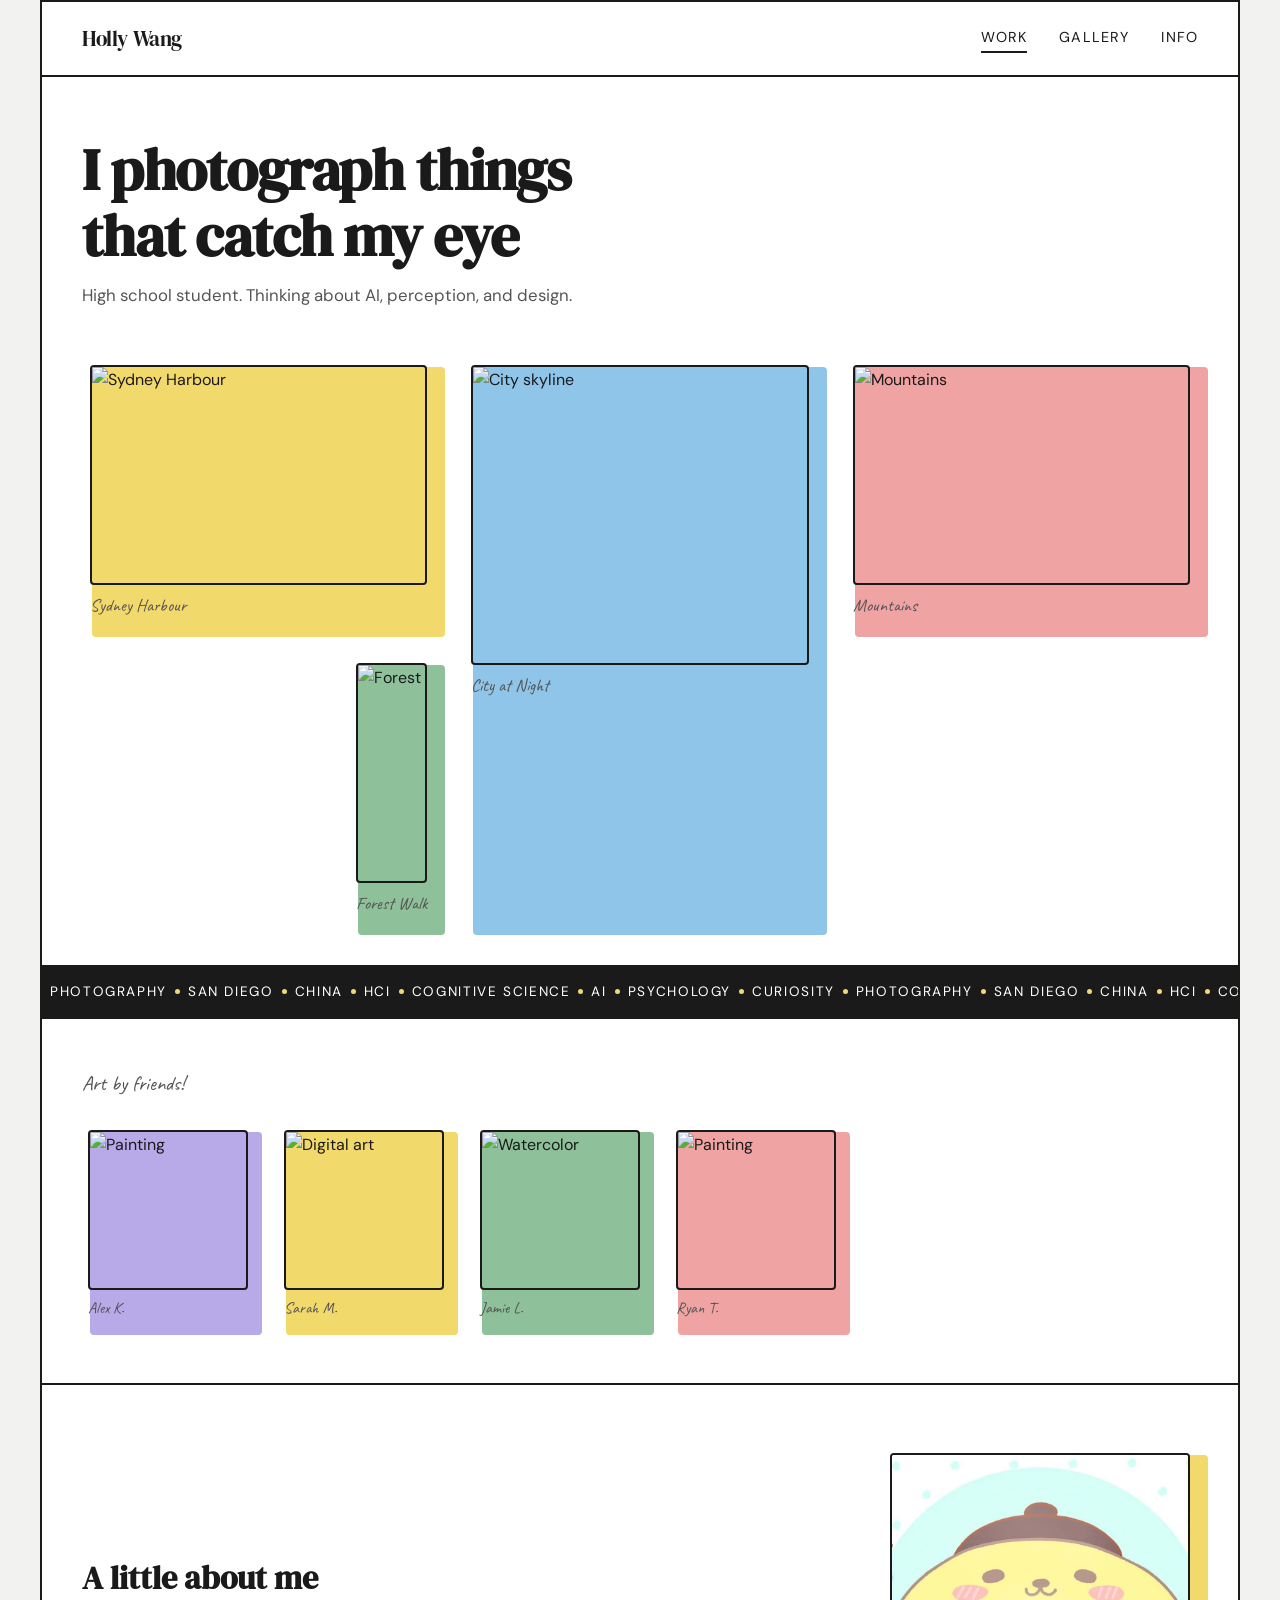
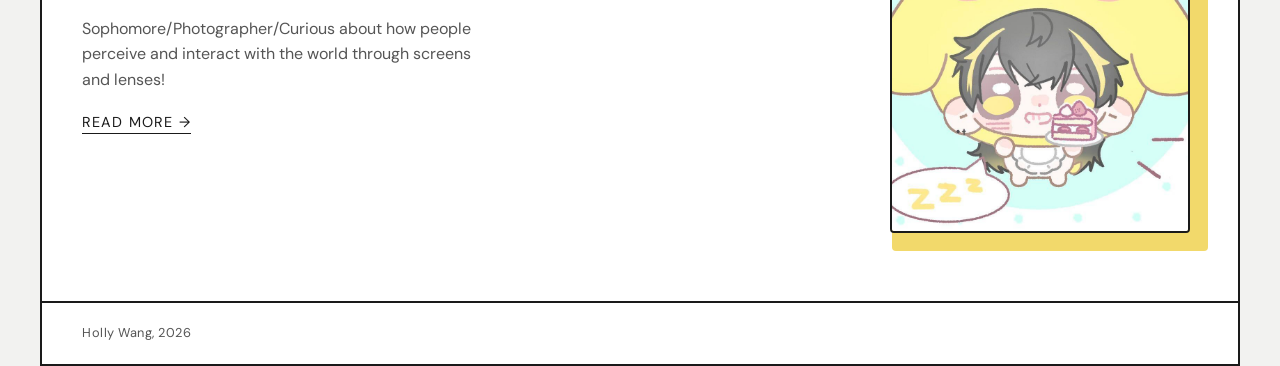
==== commit 4df2a74e: "Change teaser image color class from blue to yellow" ====
--- a/index.html
+++ b/index.html
@@ -102,7 +102,7 @@
                 <p>Sophomore/Photographer/Curious about how people perceive and interact with the world through screens and lenses!</p>
                 <a href="about.html" class="text-link">Read more &rarr;</a>
             </div>
-            <div class="teaser-img color-blue">
+            <div class="teaser-img color-yellow">
                 <img src="images/teaser_pfp2.jpg" alt="pfp">
             </div>
         </section>
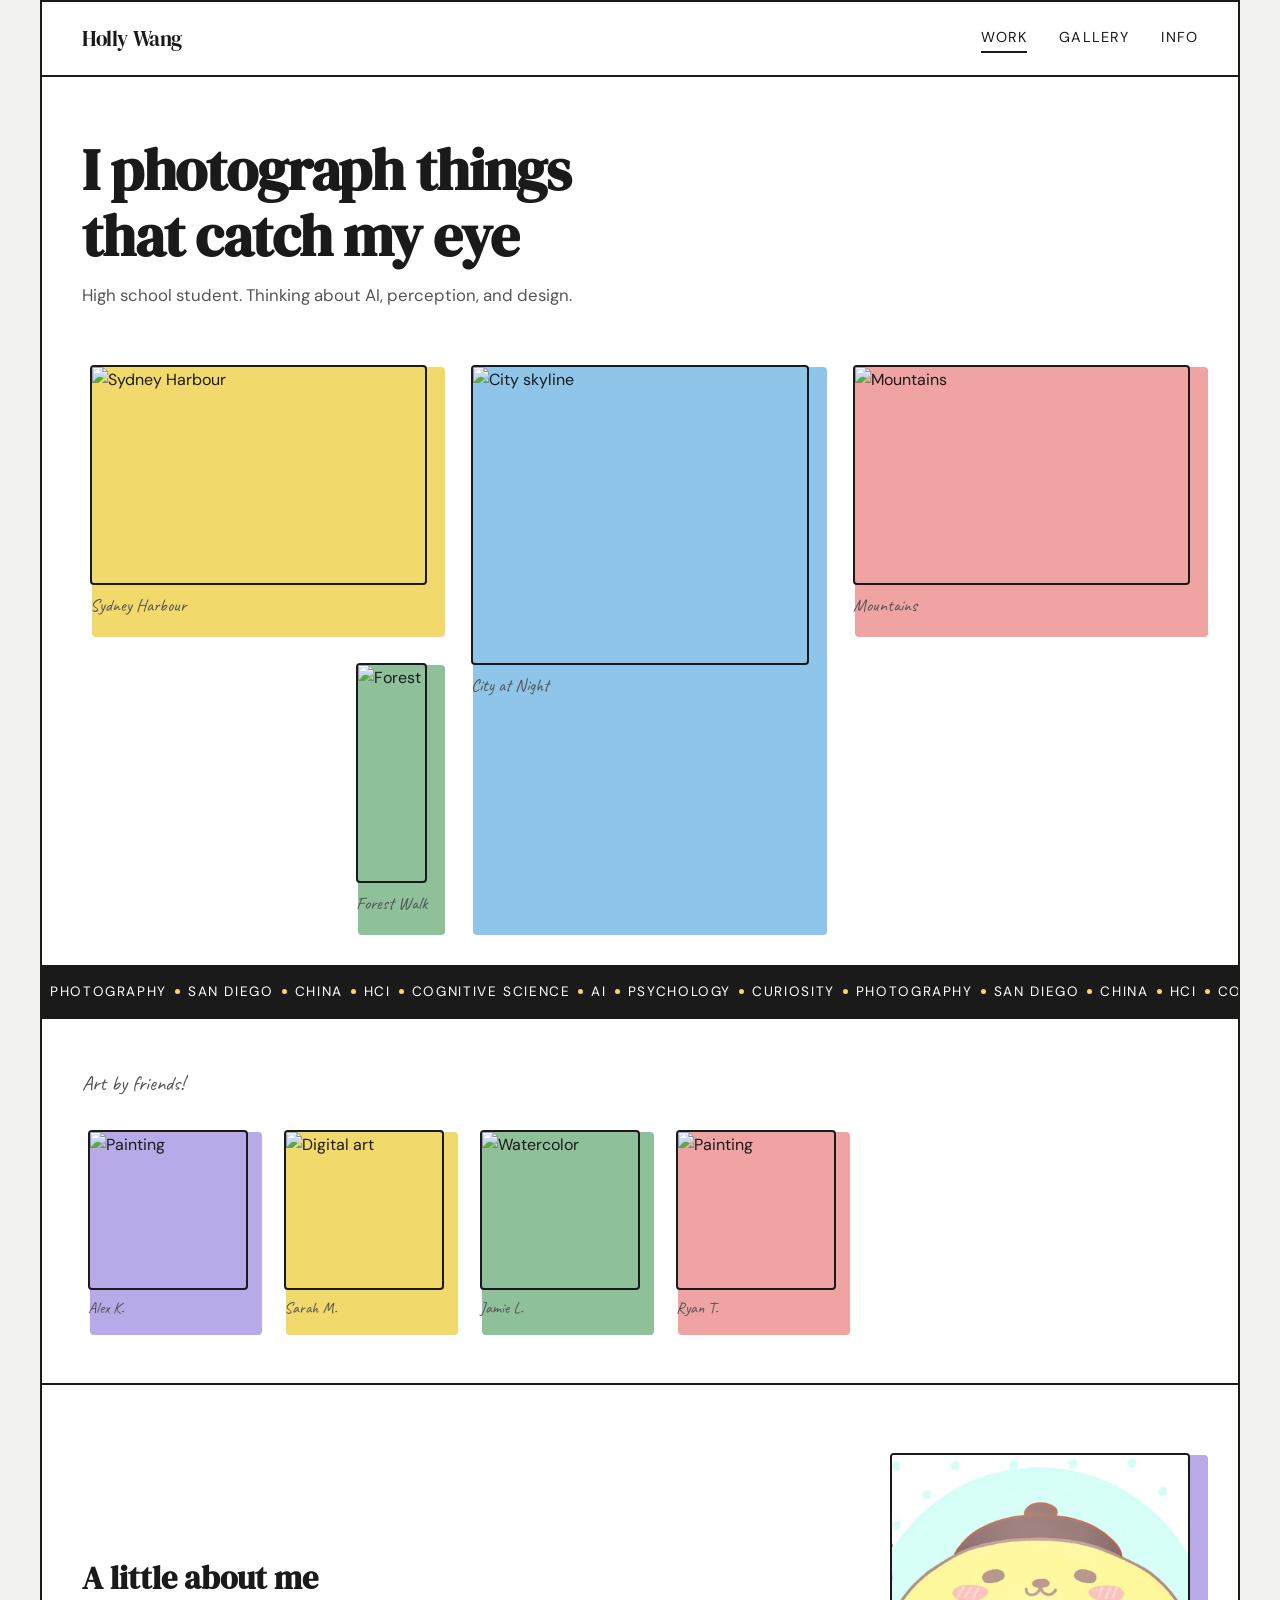
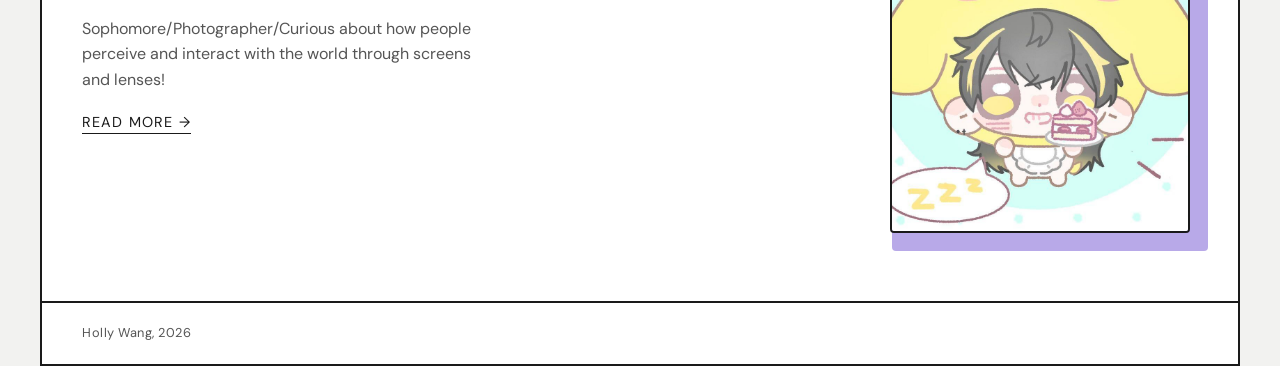
==== commit 115d8844: "Change teaser image color class from yellow to lavender" ====
--- a/index.html
+++ b/index.html
@@ -102,7 +102,7 @@
                 <p>Sophomore/Photographer/Curious about how people perceive and interact with the world through screens and lenses!</p>
                 <a href="about.html" class="text-link">Read more &rarr;</a>
             </div>
-            <div class="teaser-img color-yellow">
+            <div class="teaser-img color-lavender">
                 <img src="images/teaser_pfp2.jpg" alt="pfp">
             </div>
         </section>
